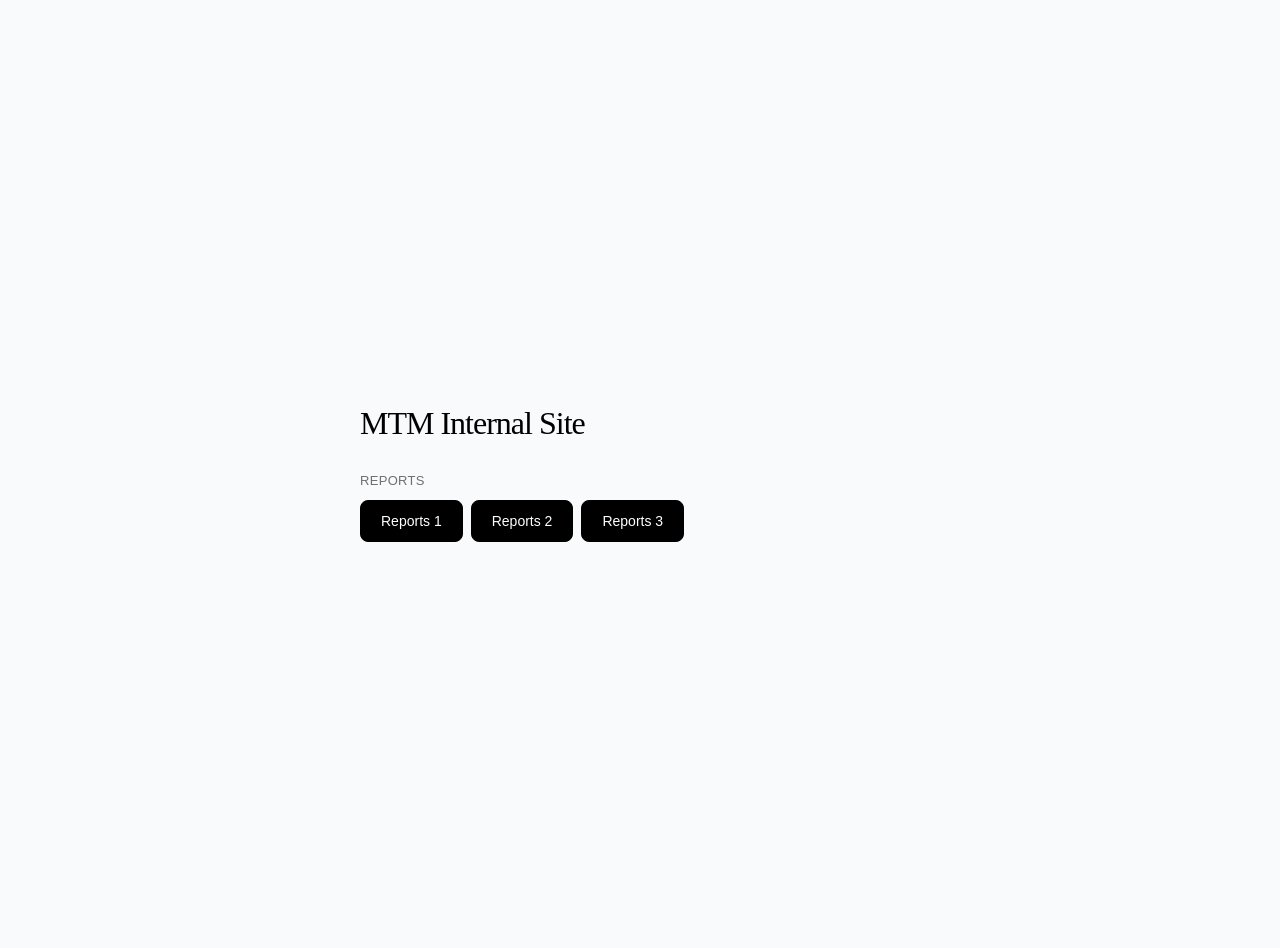
==== index.html @ 0aca06df "Rename variants to reports-N and add launcher page" ====
<!doctype html>
<html lang="en">
  <head>
    <meta charset="UTF-8" />
    <meta name="viewport" content="width=device-width, initial-scale=1.0" />
    <title>MTM Internal Site</title>
    <style>
      body { margin: 0; min-height: 100dvh; display: grid; place-items: center; padding: 24px; color: #000; background: #f9fafb; font-family: Roboto, Arial, sans-serif; }
      main { width: 100%; max-width: 560px; }
      h1 { margin: 0 0 32px; font: 400 32px/1.1 Georgia, serif; letter-spacing: -1px; }
      h2 { margin: 0 0 12px; color: #707070; font-size: 13px; font-weight: 500; letter-spacing: .3px; text-transform: uppercase; }
      .links { display: flex; flex-wrap: wrap; gap: 8px; }
      a { padding: 12px 20px; border: 1px solid #000; border-radius: 8px; color: #fff; background: #000; font-size: 14px; text-decoration: none; }
      a:hover, a:focus-visible { background: #202020; }
    </style>
  </head>
  <body>
    <main>
      <h1>MTM Internal Site</h1>
      <section aria-labelledby="reports-heading">
        <h2 id="reports-heading">Reports</h2>
        <div class="links">
          <a href="variants/reports-1/">Reports 1</a>
          <a href="variants/reports-2/">Reports 2</a>
          <a href="variants/reports-3/">Reports 3</a>
        </div>
      </section>
    </main>
  </body>
</html>
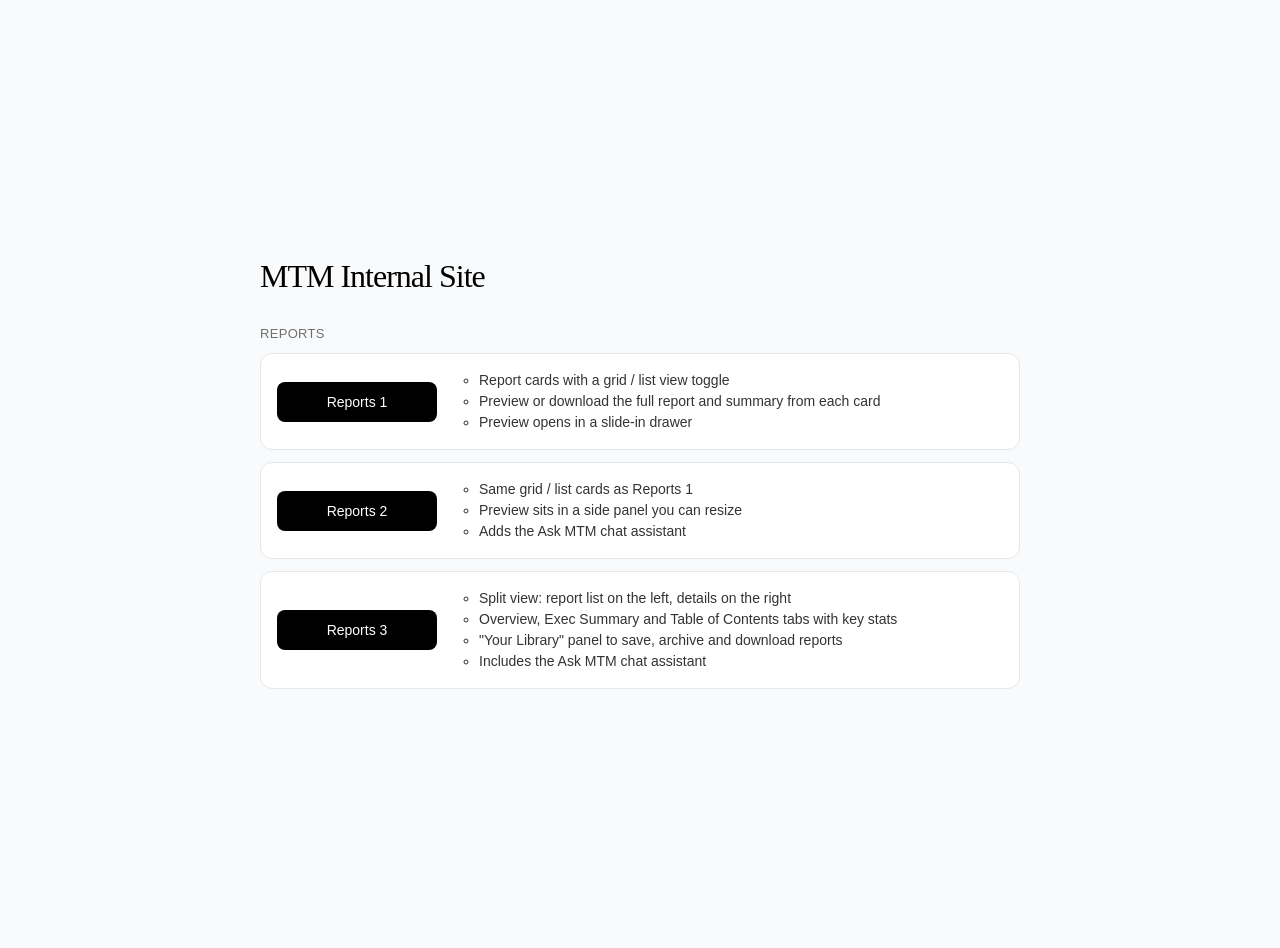
==== commit 5c1416ba: "Add variant descriptions to launcher page" ====
--- a/index.html
+++ b/index.html
@@ -6,12 +6,15 @@
     <title>MTM Internal Site</title>
     <style>
       body { margin: 0; min-height: 100dvh; display: grid; place-items: center; padding: 24px; color: #000; background: #f9fafb; font-family: Roboto, Arial, sans-serif; }
-      main { width: 100%; max-width: 560px; }
+      main { width: 100%; max-width: 760px; }
       h1 { margin: 0 0 32px; font: 400 32px/1.1 Georgia, serif; letter-spacing: -1px; }
       h2 { margin: 0 0 12px; color: #707070; font-size: 13px; font-weight: 500; letter-spacing: .3px; text-transform: uppercase; }
-      .links { display: flex; flex-wrap: wrap; gap: 8px; }
-      a { padding: 12px 20px; border: 1px solid #000; border-radius: 8px; color: #fff; background: #000; font-size: 14px; text-decoration: none; }
+      .variants { display: flex; flex-direction: column; gap: 12px; margin: 0; padding: 0; list-style: none; }
+      .variants > li { display: flex; align-items: center; gap: 24px; padding: 16px; border: 1px solid #e5e7eb; border-radius: 12px; background: #fff; }
+      a { flex: 0 0 120px; padding: 12px 20px; border-radius: 8px; color: #fff; background: #000; font-size: 14px; text-align: center; text-decoration: none; }
       a:hover, a:focus-visible { background: #202020; }
+      .variants ul { margin: 0; padding-left: 18px; color: #333; font-size: 14px; line-height: 1.5; }
+      @media (max-width: 560px) { .variants > li { flex-direction: column; align-items: stretch; gap: 12px; } a { flex-basis: auto; } }
     </style>
   </head>
   <body>
@@ -19,11 +22,33 @@
       <h1>MTM Internal Site</h1>
       <section aria-labelledby="reports-heading">
         <h2 id="reports-heading">Reports</h2>
-        <div class="links">
-          <a href="variants/reports-1/">Reports 1</a>
-          <a href="variants/reports-2/">Reports 2</a>
-          <a href="variants/reports-3/">Reports 3</a>
-        </div>
+        <ul class="variants">
+          <li>
+            <a href="variants/reports-1/">Reports 1</a>
+            <ul>
+              <li>Report cards with a grid / list view toggle</li>
+              <li>Preview or download the full report and summary from each card</li>
+              <li>Preview opens in a slide-in drawer</li>
+            </ul>
+          </li>
+          <li>
+            <a href="variants/reports-2/">Reports 2</a>
+            <ul>
+              <li>Same grid / list cards as Reports 1</li>
+              <li>Preview sits in a side panel you can resize</li>
+              <li>Adds the Ask MTM chat assistant</li>
+            </ul>
+          </li>
+          <li>
+            <a href="variants/reports-3/">Reports 3</a>
+            <ul>
+              <li>Split view: report list on the left, details on the right</li>
+              <li>Overview, Exec Summary and Table of Contents tabs with key stats</li>
+              <li>"Your Library" panel to save, archive and download reports</li>
+              <li>Includes the Ask MTM chat assistant</li>
+            </ul>
+          </li>
+        </ul>
       </section>
     </main>
   </body>
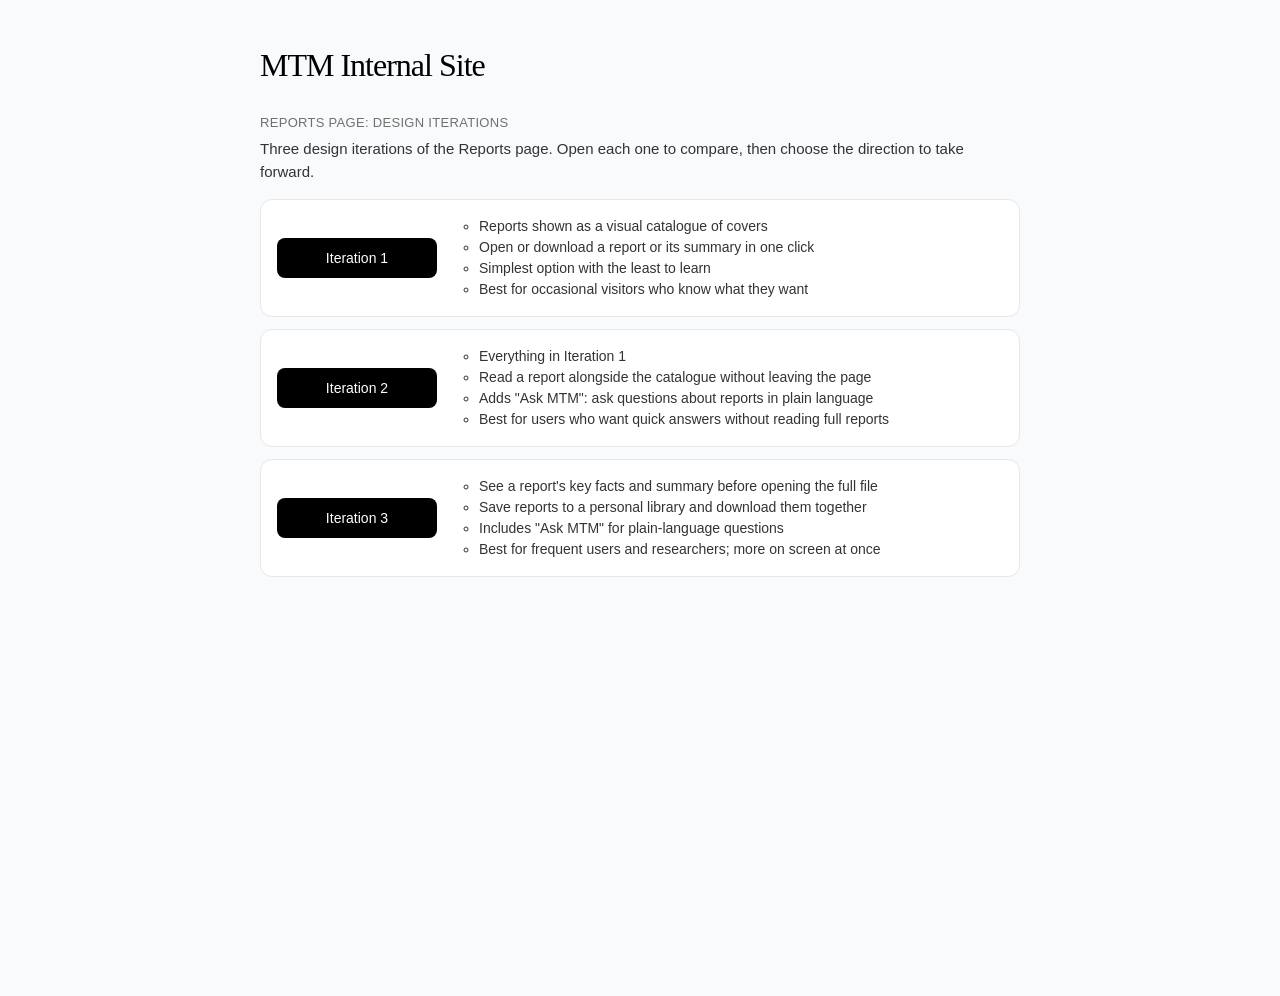
==== commit b68787e8: "Rewrite launcher for stakeholders and label variants as iterations" ====
--- a/index.html
+++ b/index.html
@@ -5,10 +5,11 @@
     <meta name="viewport" content="width=device-width, initial-scale=1.0" />
     <title>MTM Internal Site</title>
     <style>
-      body { margin: 0; min-height: 100dvh; display: grid; place-items: center; padding: 24px; color: #000; background: #f9fafb; font-family: Roboto, Arial, sans-serif; }
-      main { width: 100%; max-width: 760px; }
+      body { margin: 0; min-height: 100dvh; padding: 48px 24px; color: #000; background: #f9fafb; font-family: Roboto, Arial, sans-serif; }
+      main { width: 100%; max-width: 760px; margin: 0 auto; }
       h1 { margin: 0 0 32px; font: 400 32px/1.1 Georgia, serif; letter-spacing: -1px; }
-      h2 { margin: 0 0 12px; color: #707070; font-size: 13px; font-weight: 500; letter-spacing: .3px; text-transform: uppercase; }
+      .intro { margin: 0 0 16px; color: #333; font-size: 15px; line-height: 1.5; }
+      h2 { margin: 0 0 8px; color: #707070; font-size: 13px; font-weight: 500; letter-spacing: .3px; text-transform: uppercase; }
       .variants { display: flex; flex-direction: column; gap: 12px; margin: 0; padding: 0; list-style: none; }
       .variants > li { display: flex; align-items: center; gap: 24px; padding: 16px; border: 1px solid #e5e7eb; border-radius: 12px; background: #fff; }
       a { flex: 0 0 120px; padding: 12px 20px; border-radius: 8px; color: #fff; background: #000; font-size: 14px; text-align: center; text-decoration: none; }
@@ -21,31 +22,34 @@
     <main>
       <h1>MTM Internal Site</h1>
       <section aria-labelledby="reports-heading">
-        <h2 id="reports-heading">Reports</h2>
+        <h2 id="reports-heading">Reports page: design iterations</h2>
+        <p class="intro">Three design iterations of the Reports page. Open each one to compare, then choose the direction to take forward.</p>
         <ul class="variants">
           <li>
-            <a href="variants/reports-1/">Reports 1</a>
+            <a href="variants/reports-1/">Iteration 1</a>
             <ul>
-              <li>Report cards with a grid / list view toggle</li>
-              <li>Preview or download the full report and summary from each card</li>
-              <li>Preview opens in a slide-in drawer</li>
+              <li>Reports shown as a visual catalogue of covers</li>
+              <li>Open or download a report or its summary in one click</li>
+              <li>Simplest option with the least to learn</li>
+              <li>Best for occasional visitors who know what they want</li>
             </ul>
           </li>
           <li>
-            <a href="variants/reports-2/">Reports 2</a>
+            <a href="variants/reports-2/">Iteration 2</a>
             <ul>
-              <li>Same grid / list cards as Reports 1</li>
-              <li>Preview sits in a side panel you can resize</li>
-              <li>Adds the Ask MTM chat assistant</li>
+              <li>Everything in Iteration 1</li>
+              <li>Read a report alongside the catalogue without leaving the page</li>
+              <li>Adds "Ask MTM": ask questions about reports in plain language</li>
+              <li>Best for users who want quick answers without reading full reports</li>
             </ul>
           </li>
           <li>
-            <a href="variants/reports-3/">Reports 3</a>
+            <a href="variants/reports-3/">Iteration 3</a>
             <ul>
-              <li>Split view: report list on the left, details on the right</li>
-              <li>Overview, Exec Summary and Table of Contents tabs with key stats</li>
-              <li>"Your Library" panel to save, archive and download reports</li>
-              <li>Includes the Ask MTM chat assistant</li>
+              <li>See a report's key facts and summary before opening the full file</li>
+              <li>Save reports to a personal library and download them together</li>
+              <li>Includes "Ask MTM" for plain-language questions</li>
+              <li>Best for frequent users and researchers; more on screen at once</li>
             </ul>
           </li>
         </ul>
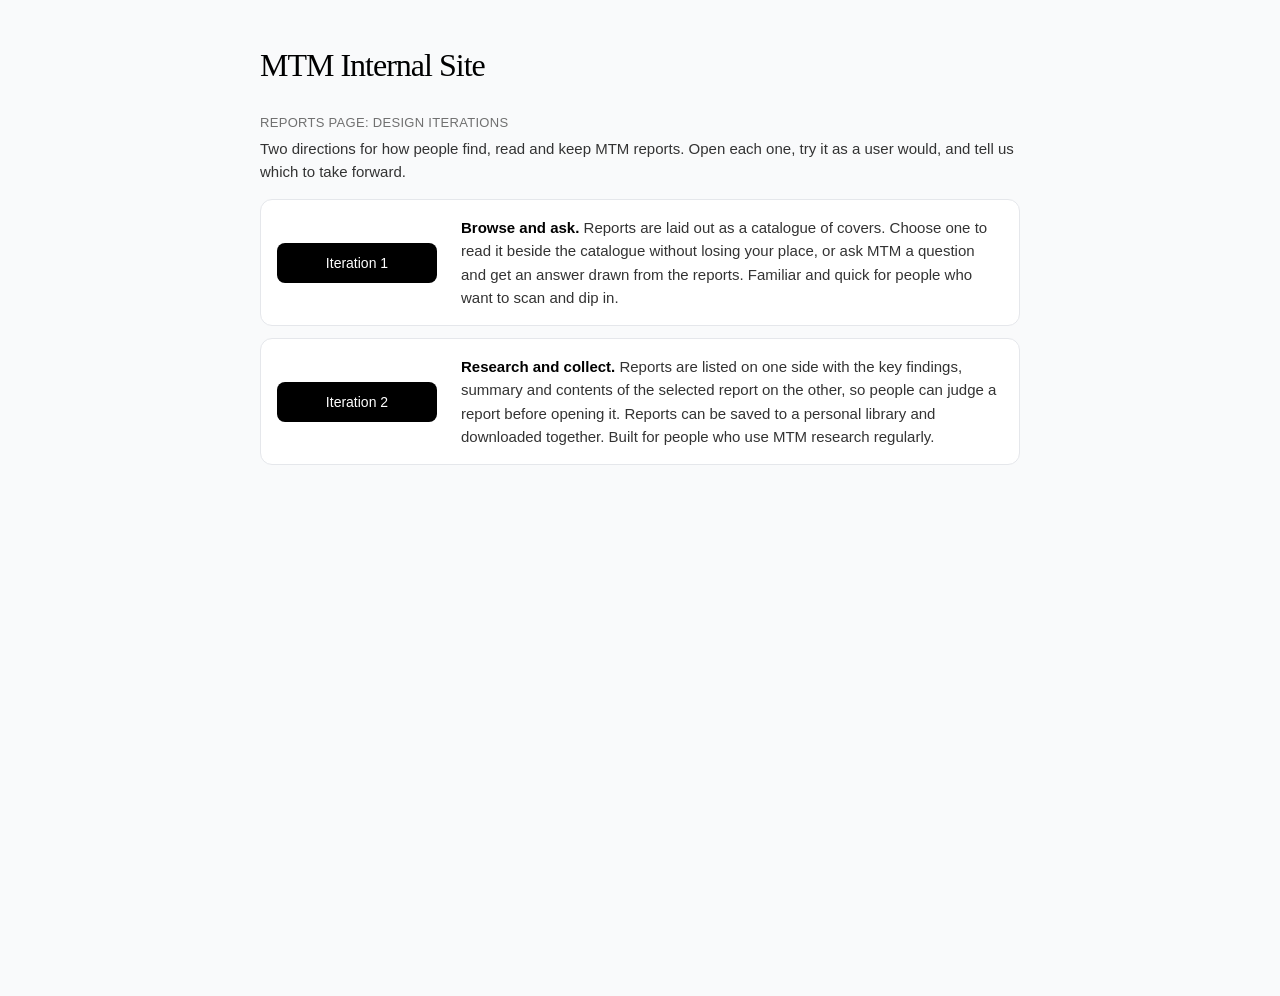
==== commit 3b71fda8: "Archive first reports iteration, renumber remaining, rewrite launcher copy" ====
--- a/index.html
+++ b/index.html
@@ -14,7 +14,8 @@
       .variants > li { display: flex; align-items: center; gap: 24px; padding: 16px; border: 1px solid #e5e7eb; border-radius: 12px; background: #fff; }
       a { flex: 0 0 120px; padding: 12px 20px; border-radius: 8px; color: #fff; background: #000; font-size: 14px; text-align: center; text-decoration: none; }
       a:hover, a:focus-visible { background: #202020; }
-      .variants ul { margin: 0; padding-left: 18px; color: #333; font-size: 14px; line-height: 1.5; }
+      .variants p { margin: 0; color: #333; font-size: 15px; line-height: 1.55; }
+      .variants strong { color: #000; font-weight: 600; }
       @media (max-width: 560px) { .variants > li { flex-direction: column; align-items: stretch; gap: 12px; } a { flex-basis: auto; } }
     </style>
   </head>
@@ -23,34 +24,17 @@
       <h1>MTM Internal Site</h1>
       <section aria-labelledby="reports-heading">
         <h2 id="reports-heading">Reports page: design iterations</h2>
-        <p class="intro">Three design iterations of the Reports page. Open each one to compare, then choose the direction to take forward.</p>
+        <p class="intro">Two directions for how people find, read and keep MTM reports. Open each one, try it as a user would, and tell us which to take forward.</p>
         <ul class="variants">
           <li>
             <a href="variants/reports-1/">Iteration 1</a>
-            <ul>
-              <li>Reports shown as a visual catalogue of covers</li>
-              <li>Open or download a report or its summary in one click</li>
-              <li>Simplest option with the least to learn</li>
-              <li>Best for occasional visitors who know what they want</li>
-            </ul>
+            <p><strong>Browse and ask.</strong> Reports are laid out as a catalogue of covers. Choose one to read it beside the catalogue without losing your place, or ask MTM a question and get an answer drawn from the reports. Familiar and quick for people who want to scan and dip in.</p>
           </li>
           <li>
             <a href="variants/reports-2/">Iteration 2</a>
-            <ul>
-              <li>Everything in Iteration 1</li>
-              <li>Read a report alongside the catalogue without leaving the page</li>
-              <li>Adds "Ask MTM": ask questions about reports in plain language</li>
-              <li>Best for users who want quick answers without reading full reports</li>
-            </ul>
+            <p><strong>Research and collect.</strong> Reports are listed on one side with the key findings, summary and contents of the selected report on the other, so people can judge a report before opening it. Reports can be saved to a personal library and downloaded together. Built for people who use MTM research regularly.</p>
           </li>
-          <li>
-            <a href="variants/reports-3/">Iteration 3</a>
-            <ul>
-              <li>See a report's key facts and summary before opening the full file</li>
-              <li>Save reports to a personal library and download them together</li>
-              <li>Includes "Ask MTM" for plain-language questions</li>
-              <li>Best for frequent users and researchers; more on screen at once</li>
-            </ul>
+        </ul>
           </li>
         </ul>
       </section>
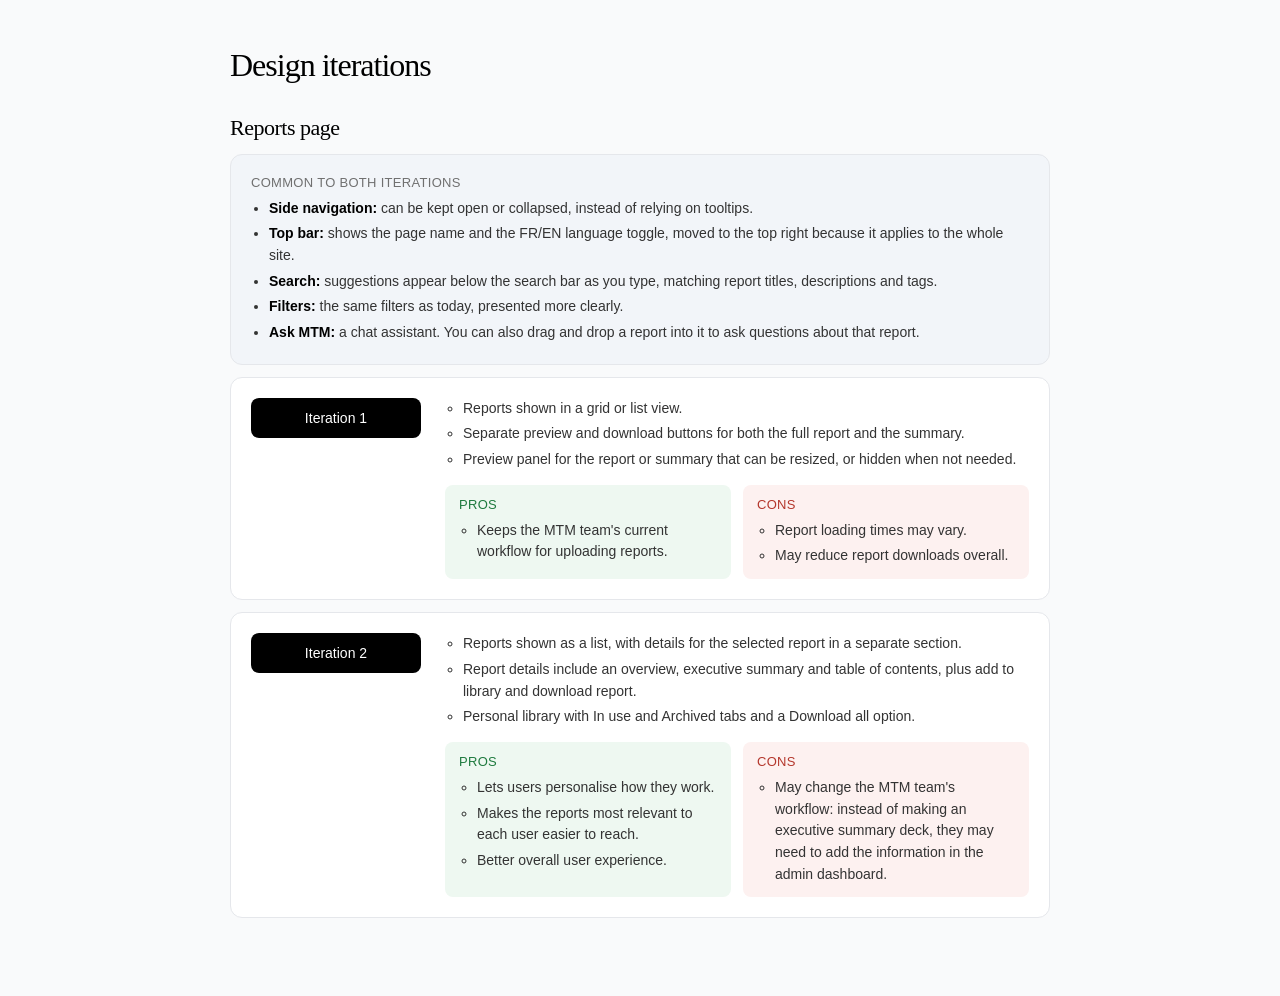
==== commit 1930d17b: "Rewrite launcher with shared features and pros/cons per iteration" ====
--- a/index.html
+++ b/index.html
@@ -3,38 +3,100 @@
   <head>
     <meta charset="UTF-8" />
     <meta name="viewport" content="width=device-width, initial-scale=1.0" />
-    <title>MTM Internal Site</title>
+    <title>Design iterations | MTM</title>
     <style>
       body { margin: 0; min-height: 100dvh; padding: 48px 24px; color: #000; background: #f9fafb; font-family: Roboto, Arial, sans-serif; }
-      main { width: 100%; max-width: 760px; margin: 0 auto; }
+      main { width: 100%; max-width: 820px; margin: 0 auto; }
       h1 { margin: 0 0 32px; font: 400 32px/1.1 Georgia, serif; letter-spacing: -1px; }
-      .intro { margin: 0 0 16px; color: #333; font-size: 15px; line-height: 1.5; }
-      h2 { margin: 0 0 8px; color: #707070; font-size: 13px; font-weight: 500; letter-spacing: .3px; text-transform: uppercase; }
-      .variants { display: flex; flex-direction: column; gap: 12px; margin: 0; padding: 0; list-style: none; }
-      .variants > li { display: flex; align-items: center; gap: 24px; padding: 16px; border: 1px solid #e5e7eb; border-radius: 12px; background: #fff; }
-      a { flex: 0 0 120px; padding: 12px 20px; border-radius: 8px; color: #fff; background: #000; font-size: 14px; text-align: center; text-decoration: none; }
+      h2 { margin: 0 0 12px; font: 400 22px/1.2 Georgia, serif; letter-spacing: -.5px; }
+      h3 { margin: 0 0 8px; color: #707070; font-size: 13px; font-weight: 500; letter-spacing: .3px; text-transform: uppercase; }
+      .card { padding: 20px; border: 1px solid #e5e7eb; border-radius: 12px; background: #fff; }
+      .common { margin-bottom: 12px; background: #f2f5f9; }
+      .iterations { display: flex; flex-direction: column; gap: 12px; margin: 0; padding: 0; list-style: none; }
+      .iterations > li { display: flex; align-items: flex-start; gap: 24px; }
+      .iteration-body { min-width: 0; flex: 1; display: flex; flex-direction: column; gap: 14px; }
+      .pros-cons { display: grid; grid-template-columns: 1fr 1fr; gap: 12px; }
+      .pros-cons > div { padding: 12px 14px; border-radius: 8px; }
+      .pros { background: #eef8f1; }
+      .cons { background: #fdf1f0; }
+      .pros h3 { color: #1e7a3e; }
+      .cons h3 { color: #b4372c; }
+      ul ul, .card ul { margin: 0; padding-left: 18px; color: #333; font-size: 14px; line-height: 1.55; }
+      .card li + li { margin-top: 4px; }
+      strong { color: #000; font-weight: 600; }
+      a { flex: 0 0 130px; padding: 12px 20px; border-radius: 8px; color: #fff; background: #000; font-size: 14px; text-align: center; text-decoration: none; }
       a:hover, a:focus-visible { background: #202020; }
-      .variants p { margin: 0; color: #333; font-size: 15px; line-height: 1.55; }
-      .variants strong { color: #000; font-weight: 600; }
-      @media (max-width: 560px) { .variants > li { flex-direction: column; align-items: stretch; gap: 12px; } a { flex-basis: auto; } }
+      @media (max-width: 620px) {
+        .iterations > li { flex-direction: column; align-items: stretch; gap: 14px; }
+        .pros-cons { grid-template-columns: 1fr; }
+        a { flex-basis: auto; }
+      }
     </style>
   </head>
   <body>
     <main>
-      <h1>MTM Internal Site</h1>
+      <h1>Design iterations</h1>
       <section aria-labelledby="reports-heading">
-        <h2 id="reports-heading">Reports page: design iterations</h2>
-        <p class="intro">Two directions for how people find, read and keep MTM reports. Open each one, try it as a user would, and tell us which to take forward.</p>
-        <ul class="variants">
-          <li>
+        <h2 id="reports-heading">Reports page</h2>
+
+        <div class="card common">
+          <h3>Common to both iterations</h3>
+          <ul>
+            <li><strong>Side navigation:</strong> can be kept open or collapsed, instead of relying on tooltips.</li>
+            <li><strong>Top bar:</strong> shows the page name and the FR/EN language toggle, moved to the top right because it applies to the whole site.</li>
+            <li><strong>Search:</strong> suggestions appear below the search bar as you type, matching report titles, descriptions and tags.</li>
+            <li><strong>Filters:</strong> the same filters as today, presented more clearly.</li>
+            <li><strong>Ask MTM:</strong> a chat assistant. You can also drag and drop a report into it to ask questions about that report.</li>
+          </ul>
+        </div>
+
+        <ul class="iterations">
+          <li class="card">
             <a href="variants/reports-1/">Iteration 1</a>
-            <p><strong>Browse and ask.</strong> Reports are laid out as a catalogue of covers. Choose one to read it beside the catalogue without losing your place, or ask MTM a question and get an answer drawn from the reports. Familiar and quick for people who want to scan and dip in.</p>
+            <div class="iteration-body">
+              <ul>
+                <li>Reports shown in a grid or list view.</li>
+                <li>Separate preview and download buttons for both the full report and the summary.</li>
+                <li>Preview panel for the report or summary that can be resized, or hidden when not needed.</li>
+              </ul>
+              <div class="pros-cons">
+                <div class="pros">
+                  <h3>Pros</h3>
+                  <ul><li>Keeps the MTM team's current workflow for uploading reports.</li></ul>
+                </div>
+                <div class="cons">
+                  <h3>Cons</h3>
+                  <ul>
+                    <li>Report loading times may vary.</li>
+                    <li>May reduce report downloads overall.</li>
+                  </ul>
+                </div>
+              </div>
+            </div>
           </li>
-          <li>
+          <li class="card">
             <a href="variants/reports-2/">Iteration 2</a>
-            <p><strong>Research and collect.</strong> Reports are listed on one side with the key findings, summary and contents of the selected report on the other, so people can judge a report before opening it. Reports can be saved to a personal library and downloaded together. Built for people who use MTM research regularly.</p>
-          </li>
-        </ul>
+            <div class="iteration-body">
+              <ul>
+                <li>Reports shown as a list, with details for the selected report in a separate section.</li>
+                <li>Report details include an overview, executive summary and table of contents, plus add to library and download report.</li>
+                <li>Personal library with In use and Archived tabs and a Download all option.</li>
+              </ul>
+              <div class="pros-cons">
+                <div class="pros">
+                  <h3>Pros</h3>
+                  <ul>
+                    <li>Lets users personalise how they work.</li>
+                    <li>Makes the reports most relevant to each user easier to reach.</li>
+                    <li>Better overall user experience.</li>
+                  </ul>
+                </div>
+                <div class="cons">
+                  <h3>Cons</h3>
+                  <ul><li>May change the MTM team's workflow: instead of making an executive summary deck, they may need to add the information in the admin dashboard.</li></ul>
+                </div>
+              </div>
+            </div>
           </li>
         </ul>
       </section>
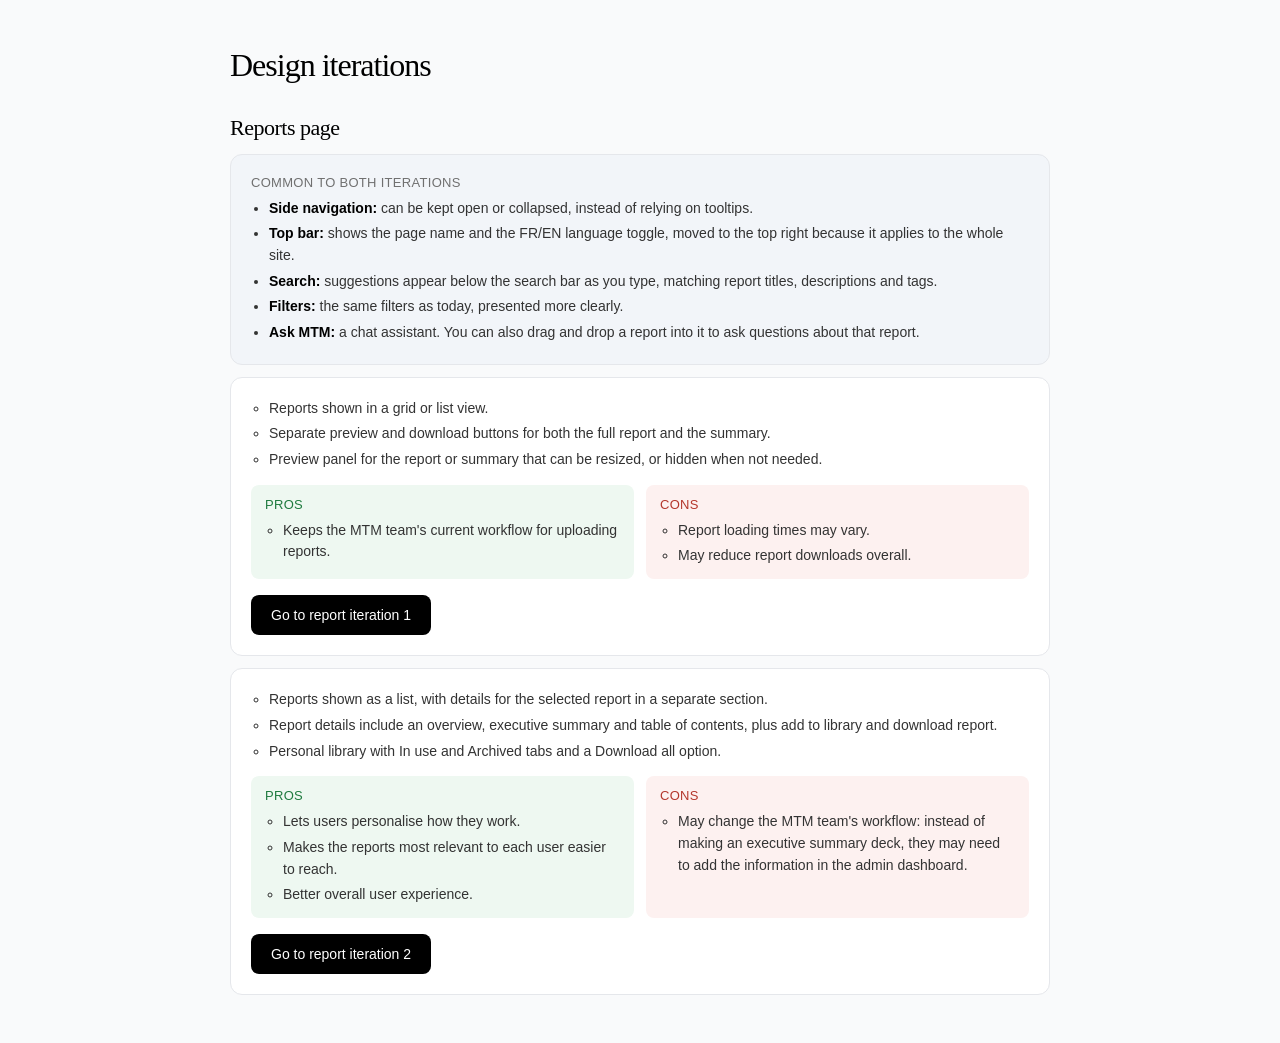
==== commit c211d22d: "Move iteration buttons below details and relabel them" ====
--- a/index.html
+++ b/index.html
@@ -13,8 +13,8 @@
       .card { padding: 20px; border: 1px solid #e5e7eb; border-radius: 12px; background: #fff; }
       .common { margin-bottom: 12px; background: #f2f5f9; }
       .iterations { display: flex; flex-direction: column; gap: 12px; margin: 0; padding: 0; list-style: none; }
-      .iterations > li { display: flex; align-items: flex-start; gap: 24px; }
-      .iteration-body { min-width: 0; flex: 1; display: flex; flex-direction: column; gap: 14px; }
+      .iterations > li { display: flex; flex-direction: column; align-items: flex-start; gap: 16px; }
+      .iteration-body { min-width: 0; align-self: stretch; display: flex; flex-direction: column; gap: 14px; }
       .pros-cons { display: grid; grid-template-columns: 1fr 1fr; gap: 12px; }
       .pros-cons > div { padding: 12px 14px; border-radius: 8px; }
       .pros { background: #eef8f1; }
@@ -24,12 +24,10 @@
       ul ul, .card ul { margin: 0; padding-left: 18px; color: #333; font-size: 14px; line-height: 1.55; }
       .card li + li { margin-top: 4px; }
       strong { color: #000; font-weight: 600; }
-      a { flex: 0 0 130px; padding: 12px 20px; border-radius: 8px; color: #fff; background: #000; font-size: 14px; text-align: center; text-decoration: none; }
+      a { min-width: 130px; padding: 12px 20px; border-radius: 8px; color: #fff; background: #000; font-size: 14px; text-align: center; text-decoration: none; }
       a:hover, a:focus-visible { background: #202020; }
       @media (max-width: 620px) {
-        .iterations > li { flex-direction: column; align-items: stretch; gap: 14px; }
         .pros-cons { grid-template-columns: 1fr; }
-        a { flex-basis: auto; }
       }
     </style>
   </head>
@@ -52,7 +50,6 @@
 
         <ul class="iterations">
           <li class="card">
-            <a href="variants/reports-1/">Iteration 1</a>
             <div class="iteration-body">
               <ul>
                 <li>Reports shown in a grid or list view.</li>
@@ -73,9 +70,9 @@
                 </div>
               </div>
             </div>
+            <a href="variants/reports-1/">Go to report iteration 1</a>
           </li>
           <li class="card">
-            <a href="variants/reports-2/">Iteration 2</a>
             <div class="iteration-body">
               <ul>
                 <li>Reports shown as a list, with details for the selected report in a separate section.</li>
@@ -97,6 +94,7 @@
                 </div>
               </div>
             </div>
+            <a href="variants/reports-2/">Go to report iteration 2</a>
           </li>
         </ul>
       </section>
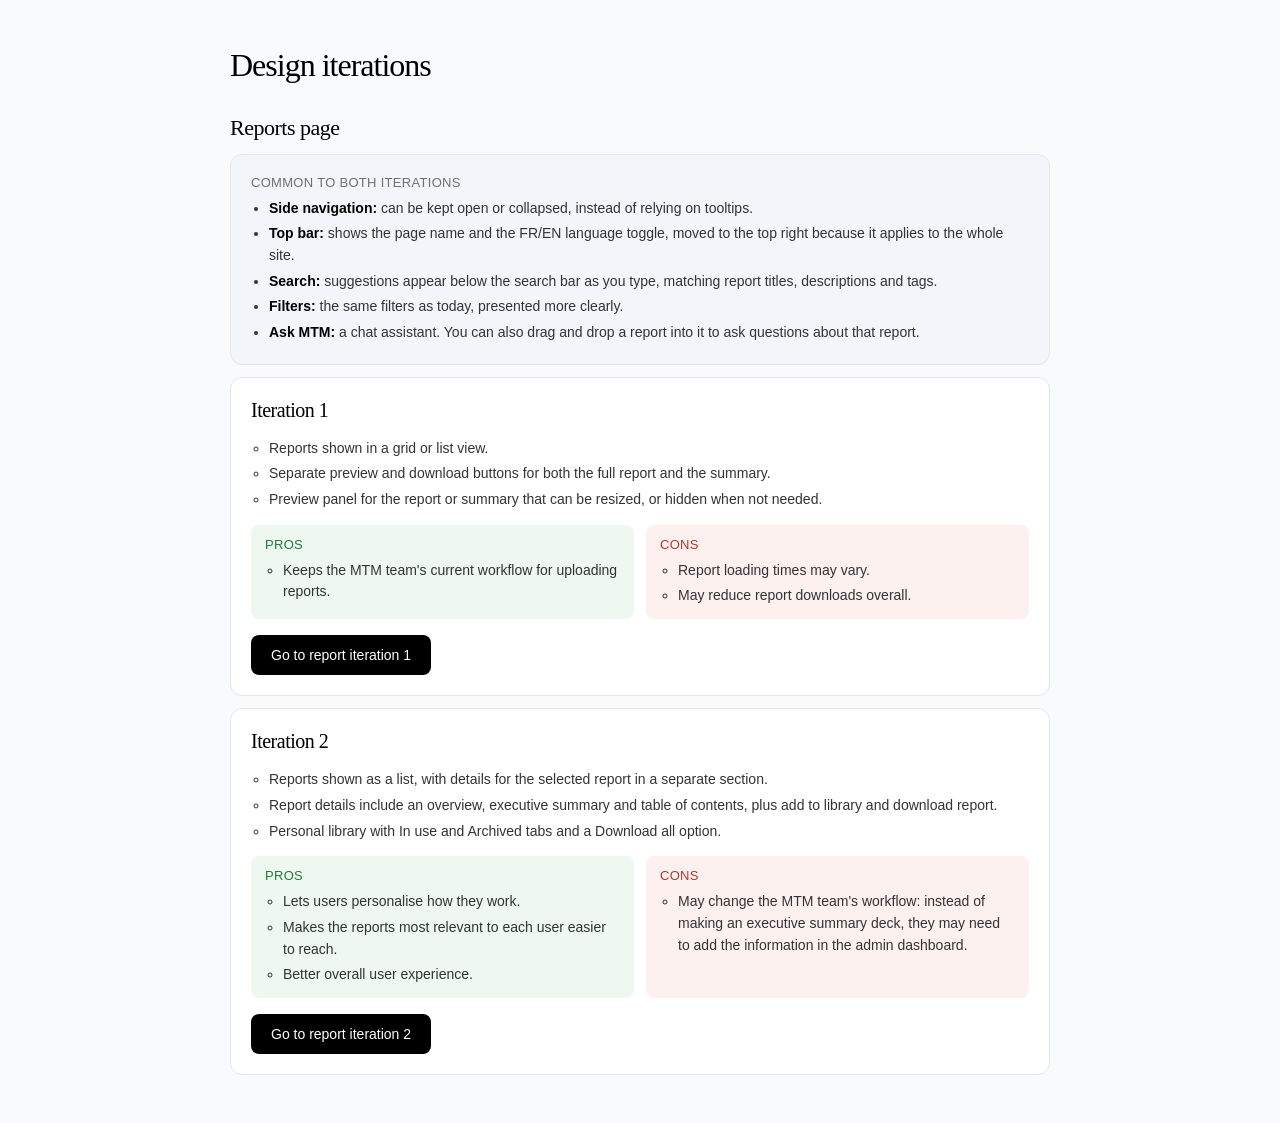
==== commit 6cd4f2df: "Add iteration titles to launcher cards" ====
--- a/index.html
+++ b/index.html
@@ -14,6 +14,7 @@
       .common { margin-bottom: 12px; background: #f2f5f9; }
       .iterations { display: flex; flex-direction: column; gap: 12px; margin: 0; padding: 0; list-style: none; }
       .iterations > li { display: flex; flex-direction: column; align-items: flex-start; gap: 16px; }
+      .iteration-title { margin: 0; color: #000; font: 400 20px/1.2 Georgia, serif; letter-spacing: -.5px; text-transform: none; }
       .iteration-body { min-width: 0; align-self: stretch; display: flex; flex-direction: column; gap: 14px; }
       .pros-cons { display: grid; grid-template-columns: 1fr 1fr; gap: 12px; }
       .pros-cons > div { padding: 12px 14px; border-radius: 8px; }
@@ -50,6 +51,7 @@
 
         <ul class="iterations">
           <li class="card">
+            <h3 class="iteration-title">Iteration 1</h3>
             <div class="iteration-body">
               <ul>
                 <li>Reports shown in a grid or list view.</li>
@@ -73,6 +75,7 @@
             <a href="variants/reports-1/">Go to report iteration 1</a>
           </li>
           <li class="card">
+            <h3 class="iteration-title">Iteration 2</h3>
             <div class="iteration-body">
               <ul>
                 <li>Reports shown as a list, with details for the selected report in a separate section.</li>
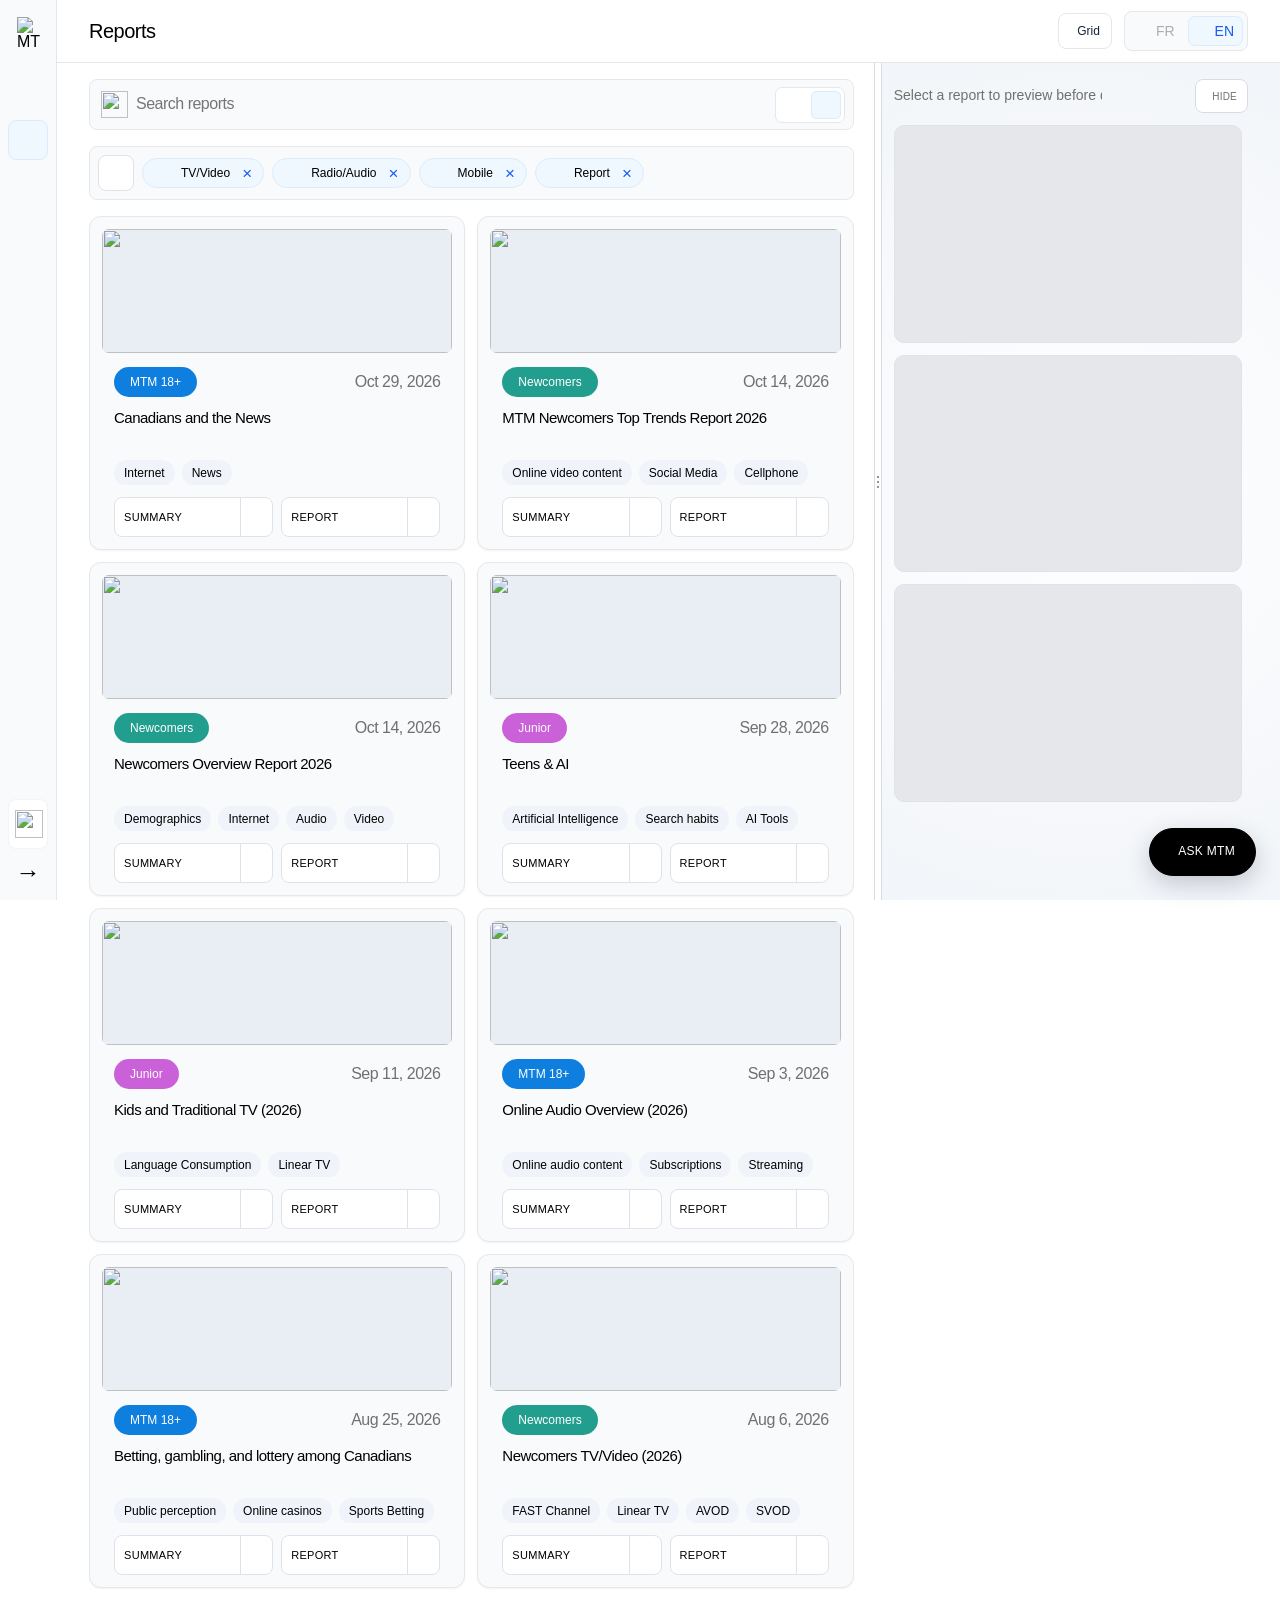
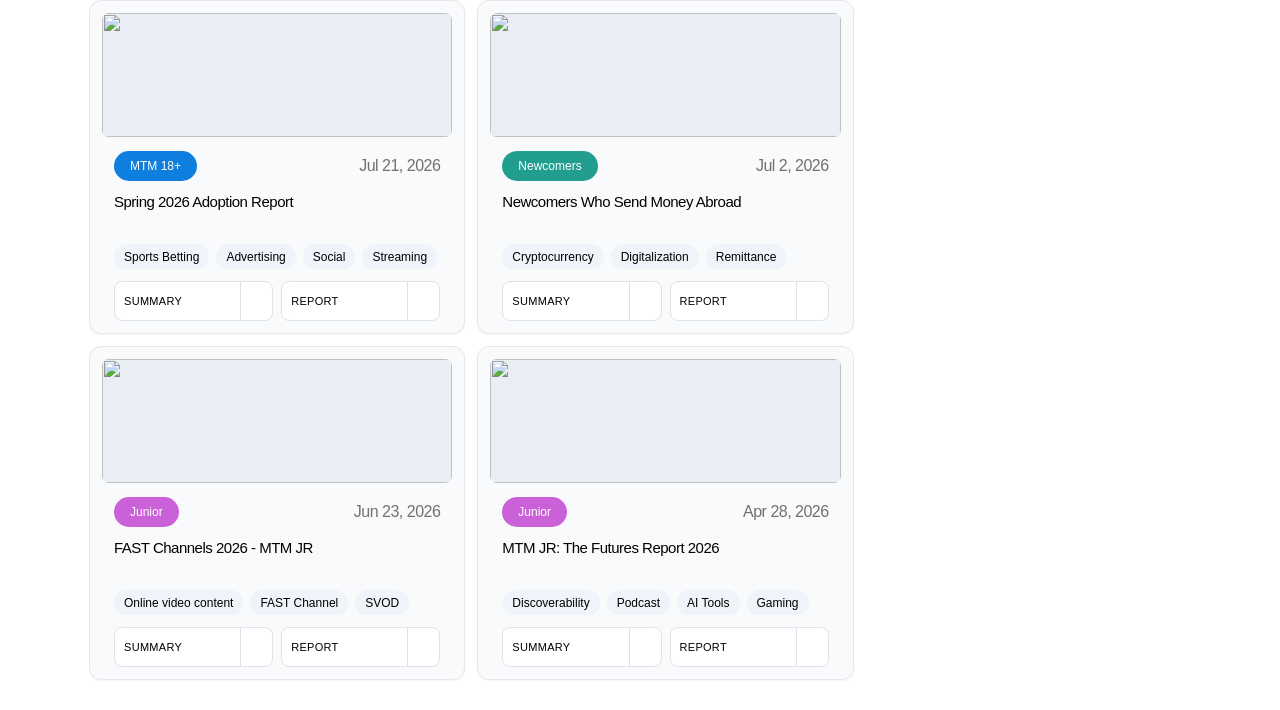
==== commit 7fb302fe: "Add Forecasting Tool and refine Reports layout Replace the Vite scaffold with the static Pages site," ====
--- a/index.html
+++ b/index.html
@@ -3,104 +3,114 @@
   <head>
     <meta charset="UTF-8" />
     <meta name="viewport" content="width=device-width, initial-scale=1.0" />
-    <title>Design iterations | MTM</title>
-    <style>
-      body { margin: 0; min-height: 100dvh; padding: 48px 24px; color: #000; background: #f9fafb; font-family: Roboto, Arial, sans-serif; }
-      main { width: 100%; max-width: 820px; margin: 0 auto; }
-      h1 { margin: 0 0 32px; font: 400 32px/1.1 Georgia, serif; letter-spacing: -1px; }
-      h2 { margin: 0 0 12px; font: 400 22px/1.2 Georgia, serif; letter-spacing: -.5px; }
-      h3 { margin: 0 0 8px; color: #707070; font-size: 13px; font-weight: 500; letter-spacing: .3px; text-transform: uppercase; }
-      .card { padding: 20px; border: 1px solid #e5e7eb; border-radius: 12px; background: #fff; }
-      .common { margin-bottom: 12px; background: #f2f5f9; }
-      .iterations { display: flex; flex-direction: column; gap: 12px; margin: 0; padding: 0; list-style: none; }
-      .iterations > li { display: flex; flex-direction: column; align-items: flex-start; gap: 16px; }
-      .iteration-title { margin: 0; color: #000; font: 400 20px/1.2 Georgia, serif; letter-spacing: -.5px; text-transform: none; }
-      .iteration-body { min-width: 0; align-self: stretch; display: flex; flex-direction: column; gap: 14px; }
-      .pros-cons { display: grid; grid-template-columns: 1fr 1fr; gap: 12px; }
-      .pros-cons > div { padding: 12px 14px; border-radius: 8px; }
-      .pros { background: #eef8f1; }
-      .cons { background: #fdf1f0; }
-      .pros h3 { color: #1e7a3e; }
-      .cons h3 { color: #b4372c; }
-      ul ul, .card ul { margin: 0; padding-left: 18px; color: #333; font-size: 14px; line-height: 1.55; }
-      .card li + li { margin-top: 4px; }
-      strong { color: #000; font-weight: 600; }
-      a { min-width: 130px; padding: 12px 20px; border-radius: 8px; color: #fff; background: #000; font-size: 14px; text-align: center; text-decoration: none; }
-      a:hover, a:focus-visible { background: #202020; }
-      @media (max-width: 620px) {
-        .pros-cons { grid-template-columns: 1fr; }
-      }
-    </style>
+    <title>Reports 1 | MTM</title>
+    <link rel="stylesheet" href="./tokens.css" />
+    <link rel="stylesheet" href="./reports.css" />
   </head>
   <body>
-    <main>
-      <h1>Design iterations</h1>
-      <section aria-labelledby="reports-heading">
-        <h2 id="reports-heading">Reports page</h2>
+    <div class="app-shell" id="app-shell">
+      <aside class="sidebar" id="sidebar">
+        <div>
+          <div class="brand">
+            <img class="brand-logo-expanded" src="/assets/51b71.svg" alt="MTM" />
+            <img class="brand-logo-collapsed" src="/assets/ac7fa.svg" alt="MTM" />
+          </div>
+          <nav aria-label="Main navigation">
+            <button class="nav-item active" data-page="dashboard" aria-label="Dashboard" title="Dashboard"><span class="nav-icon"><img src="/assets/1f0f6.svg" alt="" /></span><span class="nav-label">Dashboard</span></button>
+            <button class="nav-item" data-page="reports" aria-label="Reports" title="Reports"><span class="nav-icon"><img src="/assets/9386a.svg" alt="" /></span><span class="nav-label">Reports</span></button>
+            <button class="nav-item" aria-label="Data Analysis Tool" title="Data Analysis Tool"><span class="nav-icon"><img src="/assets/6ad05.svg" alt="" /></span><span class="nav-label">Data Analysis Tool</span></button>
+            <button class="nav-item" aria-label="Trending Tool" title="Trending Tool"><span class="nav-icon"><img src="/assets/3d8b9.svg" alt="" /></span><span class="nav-label">Trending Tool</span></button>
+            <button class="nav-item" aria-label="Forecasting Tool" title="Forecasting Tool"><span class="nav-icon"><img src="/assets/55fac.svg" alt="" /></span><span class="nav-label">Forecasting Tool</span></button>
+            <button class="nav-item" aria-label="YourData" title="YourData"><span class="nav-icon"><img src="/assets/32fa6.svg" alt="" /></span><span class="nav-label">YourData</span></button>
+            <button class="nav-item" aria-label="Census Tool" title="Census Tool"><span class="nav-icon"><img src="/assets/de3ff.svg" alt="" /></span><span class="nav-label">Census Tool</span></button>
+          </nav>
+        </div>
+        <div class="sidebar-bottom">
+          <button class="nav-item" aria-label="Resources" title="Resources"><span class="nav-icon"><img src="/assets/89426.svg" alt="" /></span><span class="nav-label">Resources</span></button>
+          <button class="nav-item" aria-label="Contact Us" title="Contact Us"><span class="nav-icon"><img src="/assets/6329b.svg" alt="" /></span><span class="nav-label">Contact Us</span></button>
+          <div class="profile-card" id="profile-card">
+          <button class="profile" id="profile-button" aria-expanded="false" aria-controls="logout-button" aria-label="Aishwarya Bhattbhatt, CBC/Radio-Canada">
+            <span class="profile-avatar"><img src="/assets/55083.svg" alt="" /><img src="/assets/418f0.svg" alt="" /></span>
+            <span class="profile-copy"><strong>Aishwarya Bhattbhatt</strong><small>CBC/Radio-Canada</small></span>
+          </button>
+          <button class="logout-link" id="logout-button" type="button" aria-label="Log out"><span class="logout-icon"><svg viewBox="0 0 24 24" fill="none" stroke="currentColor" stroke-width="2" stroke-linecap="round" stroke-linejoin="round" aria-hidden="true"><path d="M9 21H5a2 2 0 0 1-2-2V5a2 2 0 0 1 2-2h4"/><polyline points="16 17 21 12 16 7"/><line x1="21" x2="9" y1="12" y2="12"/></svg></span><span class="logout-label">Log out</span></button>
+          </div>
+          <button class="collapse-button" id="collapse-button" aria-label="Collapse navigation" aria-expanded="true"><span>→</span><strong>Collapse Sidebar</strong></button>
+        </div>
+      </aside>
 
-        <div class="card common">
-          <h3>Common to both iterations</h3>
-          <ul>
-            <li><strong>Side navigation:</strong> can be kept open or collapsed, instead of relying on tooltips.</li>
-            <li><strong>Top bar:</strong> shows the page name and the FR/EN language toggle, moved to the top right because it applies to the whole site.</li>
-            <li><strong>Search:</strong> suggestions appear below the search bar as you type, matching report titles, descriptions and tags.</li>
-            <li><strong>Filters:</strong> the same filters as today, presented more clearly.</li>
-            <li><strong>Ask MTM:</strong> a chat assistant. You can also drag and drop a report into it to ask questions about that report.</li>
-          </ul>
+      <div class="grid-overlay" id="grid-overlay" aria-hidden="true">
+        <div class="grid-overlay-columns" aria-hidden="true">
+          <span></span><span></span><span></span><span></span><span></span><span></span>
+          <span></span><span></span><span></span><span></span><span></span><span></span>
         </div>
+      </div>
 
-        <ul class="iterations">
-          <li class="card">
-            <h3 class="iteration-title">Iteration 1</h3>
-            <div class="iteration-body">
-              <ul>
-                <li>Reports shown in a grid or list view.</li>
-                <li>Separate preview and download buttons for both the full report and the summary.</li>
-                <li>Preview panel for the report or summary that can be resized, or hidden when not needed.</li>
-              </ul>
-              <div class="pros-cons">
-                <div class="pros">
-                  <h3>Pros</h3>
-                  <ul><li>Keeps the MTM team's current workflow for uploading reports.</li></ul>
-                </div>
-                <div class="cons">
-                  <h3>Cons</h3>
-                  <ul>
-                    <li>Report loading times may vary.</li>
-                    <li>May reduce report downloads overall.</li>
-                  </ul>
-                </div>
-              </div>
+      <header class="topbar">
+        <button class="mobile-menu" id="mobile-menu" aria-label="Open navigation" aria-expanded="false"><span></span><span></span><span></span></button>
+        <h1 id="page-title">Dashboard</h1>
+        <div class="topbar-actions">
+          <button class="topbar-grid-toggle" id="grid-toggle" type="button" aria-label="Toggle 12-column grid" aria-pressed="false" title="Toggle 12-column grid"><i data-lucide="grid-3x3" aria-hidden="true"></i><span>Grid</span></button>
+          <div class="language-switch" aria-label="Language">
+            <button><img src="/assets/c265a.svg" alt="" /> FR</button>
+            <button class="active"><img src="/assets/d2a77.svg" alt="" /> EN</button>
+          </div>
+        </div>
+      </header>
+
+      <main>
+        <section class="dashboard-page" id="dashboard-page" aria-label="Dashboard"></section>
+        <section class="reports-page" id="reports-page" aria-label="Reports" hidden>
+        <div class="reports-controls">
+        <div class="search-wrap" id="search-wrap">
+          <div class="search-bar">
+            <span class="search-mark"><img src="/assets/af962.svg" alt="" /></span>
+            <input id="search-input" name="report-search" type="search" placeholder="Search reports" aria-label="Search reports" aria-autocomplete="list" autocomplete="new-password" autocorrect="off" autocapitalize="off" spellcheck="false" />
+            <div class="view-toggle" role="group" aria-label="Report view">
+              <button type="button" class="view-toggle-button" data-view="list" aria-label="List view" aria-pressed="false" title="List view"><i data-lucide="list" aria-hidden="true"></i></button>
+              <button type="button" class="view-toggle-button active" data-view="grid" aria-label="Grid view" aria-pressed="true" title="Grid view"><i data-lucide="grid-2x2" aria-hidden="true"></i></button>
             </div>
-            <a href="variants/reports-1/">Go to report iteration 1</a>
-          </li>
-          <li class="card">
-            <h3 class="iteration-title">Iteration 2</h3>
-            <div class="iteration-body">
-              <ul>
-                <li>Reports shown as a list, with details for the selected report in a separate section.</li>
-                <li>Report details include an overview, executive summary and table of contents, plus add to library and download report.</li>
-                <li>Personal library with In use and Archived tabs and a Download all option.</li>
-              </ul>
-              <div class="pros-cons">
-                <div class="pros">
-                  <h3>Pros</h3>
-                  <ul>
-                    <li>Lets users personalise how they work.</li>
-                    <li>Makes the reports most relevant to each user easier to reach.</li>
-                    <li>Better overall user experience.</li>
-                  </ul>
-                </div>
-                <div class="cons">
-                  <h3>Cons</h3>
-                  <ul><li>May change the MTM team's workflow: instead of making an executive summary deck, they may need to add the information in the admin dashboard.</li></ul>
-                </div>
-              </div>
+          </div>
+          <div class="search-suggestions" id="search-suggestions" role="listbox" aria-label="Report suggestions"></div>
+        </div>
+        <div class="filter-area" id="filter-area">
+          <div class="selected-filters" id="selected-filters" aria-label="Selected filters">
+            <button class="filter-button" id="filter-button" aria-label="Filter reports" aria-expanded="false"><i data-lucide="sliders-horizontal" aria-hidden="true"></i></button>
+            <div class="filter-chip-list" id="filter-chip-list"></div>
+          </div>
+          <div class="filter-panel" id="filter-panel">
+            <div class="filter-groups">
+              <div class="filter-group product" role="group" aria-labelledby="filter-product-label"><div class="filter-group-title" id="filter-product-label"><i class="filter-category-icon product" data-lucide="shopping-bag" aria-hidden="true"></i><span>Product</span></div><div class="filter-options" data-filter-group="Product"></div></div>
+              <div class="filter-group genre" role="group" aria-labelledby="filter-genre-label"><div class="filter-group-title" id="filter-genre-label"><i class="filter-category-icon genre" data-lucide="tags" aria-hidden="true"></i><span>Genre</span></div><div class="filter-options" data-filter-group="Genre"></div></div>
+              <div class="filter-group type" role="group" aria-labelledby="filter-type-label"><div class="filter-group-title" id="filter-type-label"><i class="filter-category-icon type" data-lucide="file-text" aria-hidden="true"></i><span>Type</span></div><div class="filter-options" data-filter-group="Type"></div></div>
             </div>
-            <a href="variants/reports-2/">Go to report iteration 2</a>
-          </li>
-        </ul>
-      </section>
-    </main>
+          </div>
+        </div>
+        </div>
+        <section class="report-grid" id="report-grid" aria-live="polite"></section>
+        </section>
+      </main>
+
+      <button type="button" class="ask-mtm" id="ask-mtm" aria-expanded="false" aria-controls="chat-panel"><i data-lucide="sparkles" aria-hidden="true"></i><span>Ask MTM</span></button>
+
+      <button class="drawer-scrim" id="drawer-scrim" aria-label="Close report preview" tabindex="-1"></button>
+      <aside class="preview-drawer" id="preview-drawer" aria-hidden="true">
+        <button class="preview-resize-handle" id="preview-resize-handle" type="button" aria-label="Resize preview panel" title="Drag to resize preview panel" aria-valuemin="360" aria-valuemax="760" aria-valuenow="620"><svg viewBox="0 0 4 16" aria-hidden="true"><circle cx="2" cy="3" r="1"/><circle cx="2" cy="8" r="1"/><circle cx="2" cy="13" r="1"/></svg></button>
+        <button class="preview-collapse-button" id="preview-collapse-button" type="button" aria-label="Collapse preview" aria-expanded="true" title="Collapse preview"><i data-lucide="chevron-right" aria-hidden="true"></i><span id="preview-collapse-label">Hide</span></button>
+        <div class="drawer-header">
+          <div><h2 id="drawer-title">Report</h2><span id="drawer-mode">Executive summary</span></div>
+        </div>
+        <div class="preview-pages" id="preview-pages"><div class="preview-placeholder"></div><div class="preview-placeholder"></div><div class="preview-placeholder"></div></div>
+      </aside>
+    </div>
+    <aside class="chat-panel" id="chat-panel" aria-label="Ask MTM" hidden>
+      <div class="chat-header"><div><h2>Ask MTM</h2><span id="chat-context"></span></div><button type="button" class="chat-close" id="chat-close" aria-label="Close Ask MTM">&times;</button></div>
+      <div class="chat-refs" id="chat-refs"></div>
+      <div class="chat-messages" id="chat-messages" aria-live="polite"></div>
+      <div class="chat-suggestions" id="chat-suggestions"></div>
+      <form class="chat-form" id="chat-form"><input id="chat-input" type="text" placeholder="Ask about this report" aria-label="Ask about this report" autocomplete="off" /><button type="submit" aria-label="Send">Send</button></form>
+    </aside>
+    <script src="https://unpkg.com/lucide@0.468.0"></script>
+    <script type="module" src="./reports.js"></script>
   </body>
 </html>
--- a/tokens.css
+++ b/tokens.css
@@ -0,0 +1,222 @@
+@font-face {
+  font-family: 'Roboto';
+  src: url('/assets/fonts/Roboto-Regular.ttf') format('truetype');
+  font-style: normal;
+  font-weight: 400;
+  font-display: swap;
+}
+
+@font-face {
+  font-family: 'Roboto';
+  src: url('/assets/fonts/Roboto-Medium.ttf') format('truetype');
+  font-style: normal;
+  font-weight: 500;
+  font-display: swap;
+}
+
+@font-face {
+  font-family: 'Roboto';
+  src: url('/assets/fonts/Roboto-Bold.ttf') format('truetype');
+  font-style: normal;
+  font-weight: 700;
+  font-display: swap;
+}
+
+/* Use text tokens for foregrounds, surface tokens for fills, and border tokens for edges. Brand is for actions/selection; product colors are for product labels. */
+:root {
+  --color-text-primary: #000;
+  --color-text-strong: #15233b;
+  --color-text-heading: #101828;
+  --color-text-muted: #707070;
+  --color-text-subtle: #6a7282;
+  --color-text-placeholder: #757575;
+  --color-text-disabled: #adadad;
+  --color-surface: #fff;
+  --color-surface-subtle: #f9fafb;
+  --color-surface-hover: #eff7ff;
+  --color-surface-hover-neutral: #f0f3f7;
+  --color-surface-selected: #f2f5f9;
+  --color-surface-inset: #f0f3f9;
+  --color-surface-image: #e9edf4;
+  --color-border: #e5e7eb;
+  --color-border-subtle: #e6e6e6;
+  --color-border-faint: #f3f4f6;
+  --color-border-muted: #dfe3e9;
+  --color-border-accent: #dcecfd;
+  --color-border-hover: #7aa7dd;
+  --color-border-card-hover: #c9d1dd;
+  --color-border-selected: #a6b0c5;
+  --color-border-handle: #d7dce4;
+  --color-border-dashed: #d3d9e2;
+  --color-border-chat-add: #b3b3b3;
+  --color-border-image: rgb(0 0 0 / 12%);
+  --color-scrollbar: #c5c9ce;
+  --color-text-dark: #202020;
+  --color-brand: #1659f3;
+  --color-product-adult: #0e7fde;
+  --color-product-junior: #cb61d8;
+  --color-product-newcomers: #229e8e;
+  --color-product-census: #52a4c2;
+  --color-overlay: rgb(10 19 32 / 24%);
+  --color-grid-overlay: rgb(22 89 243 / 12%);
+  --color-brand-wash: rgb(22 89 243 / 8%);
+  --color-brand-focus: rgb(22 89 243 / 20%);
+  --color-brand-focus-strong: rgb(22 89 243 / 25%);
+  --color-on-accent-hover: rgb(255 255 255 / 18%);
+
+  /* Use the base scale for component padding and gaps; semantic values handle page-specific geometry. */
+  --space-0: 0rem;
+  --space-0-5: 0.125rem;
+  --space-1: 0.25rem;
+  --space-2: 0.5rem;
+  --space-3: 0.75rem;
+  --space-4: 1rem;
+  --space-5: 1.5rem;
+  --space-6: 2rem;
+  --space-7: 3rem;
+  /* Shell values position content below the fixed bar and beside the sidebar; filter indent aligns filter groups. */
+  --space-shell-top: 4.75rem;
+  --space-shell-inline: 1.125rem;
+  --space-shell-bottom: 1.875rem;
+  --space-shell-sidebar: 4.6875rem;
+  --space-filter-indent: 2.75rem;
+  /* Compact horizontal inset for the temporary grid toggle. */
+  --space-control-inline: 0.6875rem;
+
+  /* Use control for buttons/inputs, card for containers, and pill for chips and badges. */
+  --radius-none: 0rem;
+  --radius-xs: 0.125rem;
+  --radius-sm: 0.25rem;
+  --radius-compact: 0.3125rem;
+  --radius-control: 0.4375rem;
+  --radius-md: 0.5rem;
+  --radius-lg: 0.625rem;
+  --radius-card: 0.75rem;
+  --radius-pill: 62.4375rem;
+  --radius-circle: 50%;
+
+  /* Use the standard width for control/card outlines; reserve strong for emphasis. */
+  --border-width: 0.0625rem;
+  --border-width-strong: 0.125rem;
+
+  /* Keep elevation consistent across navigation, popovers, cards, and the preview drawer. */
+  --shadow-sidebar: 0.625rem 0 1.75rem rgb(28 39 55 / 9%);
+  --shadow-popover: 0 0.75rem 1.5rem rgb(28 39 55 / 10%);
+  --shadow-card: 0 0.0625rem 0.125rem rgb(12 12 13 / 5%);
+  --shadow-card-hover: 0 0.5rem 1.375rem rgb(25 38 59 / 8%);
+  --shadow-card-selected: 0 0.75rem 2rem rgb(25 38 59 / 18%);
+  --shadow-drawer: -1.125rem 0 3.75rem rgb(15 27 45 / 20%);
+  --shadow-floating: 0 0.5rem 1.5rem rgb(25 38 59 / 22%);
+
+  /* Body is the shared UI face; headings and the type scale reflect the approved reports page. */
+  --font-body: 'Roboto', Arial, sans-serif;
+  --font-heading: 'Roboto', Arial, sans-serif;
+  --font-weight-regular: 400;
+  --font-weight-medium: 500;
+  --font-weight-bold: 700;
+  /* Micro for overlines, caption for chips, small/body for UI and copy, title for report cards, display for the top bar. */
+  --font-size-micro: 0.625rem;
+  --font-size-action: 0.6875rem;
+  --font-size-caption: 0.75rem;
+  --font-size-small: 0.8125rem;
+  --font-size-body: 0.875rem;
+  --font-size-filter-heading: 0.89375rem;
+  --font-size-title: 0.9375rem;
+  --font-size-large: 1rem;
+  --font-size-display: 1.25rem;
+  --line-height-tight: 1;
+  --line-height-body: 1.2;
+  --line-height-copy: 1.4;
+  --letter-spacing-tight: -0.03125rem;
+  --letter-spacing-normal: 0rem;
+
+  /*
+   * Typography recipes: use font + tracking together, and case for action/overline roles.
+   * Each named line height is a text line box, not a component height. Values preserve
+   * the Reports page, with near-identical labels consolidated. See TYPOGRAPHY.md for examples.
+   */
+
+  /* Top-bar page heading; not report-card or panel headings. */
+  --type-page-title-line-height: 1.375rem;
+  --type-page-title: var(--font-weight-regular) var(--font-size-display)/var(--type-page-title-line-height) var(--font-heading);
+  --type-page-title-tracking: -0.03125rem;
+
+  /* Report-card titles in both grid and list views. */
+  --type-card-title-line-height: 1.125rem;
+  --type-card-title: var(--font-weight-regular) var(--font-size-title)/var(--type-card-title-line-height) var(--font-body);
+  --type-card-title-tracking: var(--letter-spacing-tight);
+
+  /* Preview heading: same size as a card title, with more room between lines. */
+  --type-preview-title-line-height: 1.3125rem;
+  --type-preview-title: var(--font-weight-regular) var(--font-size-title)/var(--type-preview-title-line-height) var(--font-body);
+  --type-preview-title-tracking: var(--letter-spacing-tight);
+
+  /* Filter/chat section headings and grid-view report dates share this treatment. */
+  --type-body-large-line-height: 1.2rem;
+  --type-body-large: var(--font-weight-regular) var(--font-size-large)/var(--type-body-large-line-height) var(--font-body);
+  --type-body-large-tracking: var(--letter-spacing-tight);
+
+  /* Search input and its suggestion rows. */
+  --type-search-line-height: 1.4rem;
+  --type-search: var(--font-weight-regular) var(--font-size-large)/var(--type-search-line-height) var(--font-body);
+  --type-search-tracking: var(--letter-spacing-tight);
+
+  /* Sidebar navigation labels and the sidebar-collapse label. */
+  --type-navigation-line-height: 0.875rem;
+  --type-navigation: var(--font-weight-medium) var(--font-size-body)/var(--type-navigation-line-height) var(--font-body);
+  --type-navigation-tracking: var(--letter-spacing-normal);
+
+  /* Account name; organization text uses caption. */
+  --type-account-name-line-height: 1.25rem;
+  --type-account-name: var(--font-weight-medium) var(--font-size-body)/var(--type-account-name-line-height) var(--font-body);
+  --type-account-name-tracking: -0.009375rem;
+
+  /* Language controls and filter options; use navigation for sidebar destinations. */
+  --type-control-line-height: 1rem;
+  --type-control: var(--font-weight-regular) var(--font-size-body)/var(--type-control-line-height) var(--font-body);
+  --type-control-tracking: var(--letter-spacing-normal);
+
+  /* Uppercase Product/Genre/Type category headings; options use control. */
+  --type-filter-heading-line-height: 0.983125rem;
+  --type-filter-heading: var(--font-weight-medium) var(--font-size-filter-heading)/var(--type-filter-heading-line-height) var(--font-body);
+  --type-filter-heading-tracking: 0.017875rem;
+  --type-filter-heading-case: uppercase;
+
+  /* Base removable chips, chat input, and account-menu links share one small style. */
+  --type-body-small-line-height: 0.975rem;
+  --type-body-small: var(--font-weight-regular) var(--font-size-small)/var(--type-body-small-line-height) var(--font-body);
+  --type-body-small-tracking: var(--letter-spacing-normal);
+
+  /* Product pills, topic tags, compact dates, organization text, and chat hints. */
+  --type-caption-line-height: 0.9rem;
+  --type-caption: var(--font-weight-regular) var(--font-size-caption)/var(--type-caption-line-height) var(--font-body);
+  --type-caption-tracking: var(--letter-spacing-normal);
+
+  /* Summary/Report and Send buttons; compact is for preview toolbar actions only. */
+  --type-action-line-height: 0.75625rem;
+  --type-action: var(--font-weight-medium) var(--font-size-action)/var(--type-action-line-height) var(--font-body);
+  --type-action-tracking: 0.01875rem;
+  --type-action-case: uppercase;
+  --type-action-compact-line-height: 0.6875rem;
+  --type-action-compact: var(--font-weight-medium) var(--font-size-micro)/var(--type-action-compact-line-height) var(--font-body);
+  --type-action-compact-tracking: 0.0125rem;
+
+  /* Ask MTM floating action and preview mode overline. */
+  --type-action-large-line-height: 0.825rem;
+  --type-action-large: var(--font-weight-medium) var(--font-size-caption)/var(--type-action-large-line-height) var(--font-body);
+  --type-overline-tracking: 0.015rem;
+
+  /* Temporary grid-toggle label; do not use this tight line box for paragraph text. */
+  --type-toolbar-line-height: 0.75rem;
+  --type-toolbar: var(--font-weight-medium) var(--font-size-caption)/var(--type-toolbar-line-height) var(--font-body);
+  --type-toolbar-tracking: var(--letter-spacing-normal);
+
+  /* Multiline chat messages need more leading than body-small inputs and labels. */
+  --type-message-line-height: 1.178125rem;
+  --type-message: var(--font-weight-regular) var(--font-size-small)/var(--type-message-line-height) var(--font-body);
+  --type-message-tracking: -0.0125rem;
+  /* Preview empty-state helper copy. */
+  --type-helper-line-height: 1.225rem;
+  --type-helper: var(--font-weight-regular) var(--font-size-body)/var(--type-helper-line-height) var(--font-body);
+  --type-helper-tracking: var(--letter-spacing-normal);
+}
--- a/reports.css
+++ b/reports.css
@@ -0,0 +1,338 @@
+:root { color: var(--color-text-primary); background: var(--color-surface); font-family: var(--font-body); font-synthesis: none; }
+* { box-sizing: border-box; }
+button, input { font: inherit; }
+button { cursor: pointer; }
+body { margin: var(--space-0); min-width: 20rem; }
+.app-shell { --grid-margin: var(--space-4); --grid-gutter: 0.75rem; --drawer-width: max(22.5rem, calc((100vw - 3.5625rem) / 3)); min-height: 100dvh; padding: var(--space-shell-top) var(--grid-margin) var(--space-shell-bottom) calc(3.5625rem + var(--grid-margin)); transition: padding-left 240ms ease, padding-right 300ms ease; }
+.app-shell.nav-open { --drawer-width: max(22.5rem, calc((100vw - 14.8125rem) / 3)); }
+.app-shell.nav-open { padding-left: calc(14.8125rem + var(--grid-margin)); }
+.app-shell.drawer-open main { width: calc(100% - var(--drawer-width)); max-width: none; margin-left: var(--space-0); }
+.app-shell.fixed-preview { --reports-search-height: 3.1875rem; padding-top: 3.9375rem; }
+.app-shell.fixed-preview main { width: calc(100% - var(--drawer-width) + var(--grid-margin) - var(--grid-gutter)); max-width: none; min-width: 0; margin-left: var(--space-0); overflow-x: clip; }
+.app-shell.fixed-preview .report-grid { grid-template-columns: repeat(auto-fill, minmax(17.5rem, 1fr)); }
+.fixed-preview .reports-page.list-view .card-copy { grid-template-columns: 10rem minmax(0, 1fr) 16.875rem; }
+.fixed-preview .reports-page.list-view .report-card.long-title .card-copy { grid-template-columns: 10rem minmax(0, 1fr); }
+.fixed-preview .reports-page.list-view .report-action-group { min-width: 0; }
+.reports-page.list-view.hide-list-product .pill { display: none; }
+.reports-page.list-view.hide-list-product .card-copy { grid-template-columns: 5rem minmax(0, 1fr) 16.875rem; }
+.reports-page.list-view.hide-list-product .report-card.long-title .card-copy { grid-template-columns: 5rem minmax(0, 1fr); }
+.fixed-preview .reports-page.list-view.hide-list-product .card-copy { grid-template-columns: 5rem minmax(0, 1fr) 16.875rem; }
+.fixed-preview .reports-page.list-view.hide-list-product .report-card.long-title .card-copy { grid-template-columns: 5rem minmax(0, 1fr); }
+.fixed-preview .reports-page { padding-top: var(--space-0); }
+.fixed-preview .search-wrap { position: sticky; top: 3.9375rem; padding-block: var(--space-4); }
+.fixed-preview .search-bar { height: var(--reports-search-height); }
+.fixed-preview .search-suggestions { top: calc(100% - var(--space-4)); }
+.fixed-preview .filter-area { position: sticky; top: calc(3.9375rem + var(--reports-search-height) + var(--space-4) + var(--space-4)); margin-top: var(--space-0); margin-bottom: var(--space-4); padding-bottom: var(--space-0); }
+.fixed-preview .filter-panel:not(.open) { border: 0; }
+.fixed-preview .reports-controls { position: sticky; top: 3.9375rem; z-index: 50; display: grid; gap: var(--space-4); padding-block: var(--space-4); background: var(--color-surface); }
+.fixed-preview .reports-controls .search-wrap, .fixed-preview .reports-controls .filter-area { position: relative; top: auto; margin: var(--space-0); padding: var(--space-0); }
+.fixed-preview .reports-controls .search-suggestions { top: 100%; }
+.fixed-preview .reports-controls .filter-panel { padding-inline: calc(var(--space-2) + (2.25rem - 1.125rem) / 2); }
+.app-shell.fixed-preview .reports-page .report-grid { padding-top: var(--space-0); }
+.app-shell.drawer-open.list-view-open main { width: 100%; }
+.sidebar { position: fixed; inset: 0 auto 0 0; z-index: 50; width: 3.5625rem; display: flex; flex-direction: column; justify-content: space-between; overflow: hidden; padding: var(--space-2); border-right: var(--border-width) solid var(--color-border-subtle); background: var(--color-surface-subtle); transition: width 240ms cubic-bezier(.2,.8,.2,1); }
+.nav-open .sidebar { width: 14.8125rem; box-shadow: var(--shadow-sidebar); }
+.grid-overlay { position: fixed; inset: 3.9375rem 0 0 3.5625rem; z-index: 105; display: none; pointer-events: none; }
+.nav-open .grid-overlay { left: 14.8125rem; }
+.grid-overlay.visible { display: block; }
+.grid-overlay-columns { height: 100%; display: grid; grid-template-columns: repeat(12, minmax(0, 1fr)); gap: var(--grid-gutter); margin-inline: var(--grid-margin); }
+.grid-overlay-columns span { border-radius: var(--radius-xs); background: var(--color-grid-overlay); }
+.topbar-actions { display: flex; align-items: center; gap: var(--space-3); }
+.topbar-grid-toggle { height: 2.25rem; display: inline-flex; align-items: center; gap: 0.4375rem; padding: var(--space-0) var(--space-control-inline); border: var(--border-width) solid var(--color-border); border-radius: var(--radius-md); color: var(--color-text-strong); background: var(--color-surface); font: var(--type-toolbar); }
+.topbar-grid-toggle:hover, .topbar-grid-toggle[aria-pressed="true"] { border-color: var(--color-border-hover); color: var(--color-brand); background: var(--color-surface-hover); }
+.topbar-grid-toggle svg { width: 1.0625rem; height: 1.0625rem; stroke-width: 1.8; }
+.brand { height: 3.375rem; display: flex; align-items: center; gap: 0.9375rem; padding-left: 0.5625rem; overflow: hidden; }
+.brand img { width: 1.4375rem; height: 2.25rem; flex: 0 0 auto; }
+.brand-logo-expanded { display: none; }
+.brand-logo-collapsed { display: block; }
+.nav-open .brand { padding-left: 0.5625rem; }
+.nav-open .brand-logo-expanded { display: block; width: 7.5rem; height: 2.25rem; }
+.nav-open .brand-logo-collapsed { display: none; }
+.nav-open .brand span { display: none; }
+.brand span, .nav-label, .profile span { opacity: 0; white-space: nowrap; font: var(--type-navigation); transition: opacity 120ms ease; }
+.nav-open .brand span, .nav-open .nav-label, .nav-open .profile span { opacity: 1; transition-delay: 100ms; }
+nav { display: flex; flex-direction: column; gap: var(--space-0-5); margin-top: var(--space-4); }
+.nav-item, .profile { width: 13.75rem; height: 2.5rem; display: flex; align-items: center; gap: var(--space-1); padding: var(--space-0); border: var(--border-width) solid transparent; border-radius: var(--radius-md); color: var(--color-text-strong); background: transparent; text-align: left; }
+.nav-item:hover { border-color: var(--color-border-accent); background: var(--color-surface-hover); }
+.profile:hover { background: var(--color-surface-hover-neutral); }
+.nav-item.active { border-color: var(--color-border-accent); background: var(--color-surface-hover); }
+.app-shell:not(.nav-open) .nav-item { width: 2.5rem; gap: var(--space-0); }
+.nav-icon { width: 2.5rem; height: 2.5rem; display: grid; place-items: center; flex: 0 0 2.5rem; }
+.nav-icon img { max-width: 1.625rem; max-height: 1.625rem; }
+.sidebar-bottom { display: flex; flex-direction: column; gap: 0.1875rem; }
+.profile { height: 3.125rem; margin-top: 0.1875rem; padding: var(--space-1) var(--space-2) var(--space-1) 0.1875rem; gap: var(--space-2); border-color: var(--color-border-faint); background: var(--color-surface); }
+.profile:hover { border-color: var(--color-border-accent); background: var(--color-surface-hover); }
+.profile-card { width: 13.75rem; margin-top: 0.1875rem; overflow: hidden; border: var(--border-width) solid var(--color-border-faint); border-radius: var(--radius-md); background: var(--color-surface); }
+.profile-card:hover, .profile-card.open { border-color: var(--color-border-accent); background: var(--color-surface-hover); }
+.profile-card .profile, .profile-card .profile:hover { width: 100%; height: 3rem; margin-top: var(--space-0); border: 0; border-radius: var(--radius-none); background: transparent; }
+.logout-link { width: 100%; height: 0; visibility: hidden; opacity: 0; overflow: hidden; display: flex; align-items: center; gap: var(--space-1); padding: var(--space-0); border: 0; color: var(--color-brand); background: transparent; text-align: left; transition: height 160ms ease, opacity 120ms ease, visibility 160ms; }
+.profile-card.open .logout-link { height: 2rem; visibility: visible; opacity: 1; }
+.logout-link:hover { background: var(--color-brand-wash); }
+.logout-icon { width: 2.5rem; height: 2rem; display: grid; place-items: center; flex: 0 0 2.5rem; }
+.logout-icon svg { width: 1rem; height: 1rem; }
+.logout-label { opacity: 0; white-space: nowrap; font: var(--type-body-small); transition: opacity 120ms ease; }
+.nav-open .logout-label { opacity: 1; transition-delay: 100ms; }
+.app-shell:not(.nav-open) .profile-card { width: 2.5rem; }
+.app-shell:not(.nav-open) .profile-card .profile { width: 100%; }
+.app-shell:not(.nav-open) .profile { width: 2.5rem; padding: var(--space-1); gap: var(--space-0); }
+.app-shell:not(.nav-open) .profile-avatar { opacity: 1; }
+.app-shell:not(.nav-open) .profile-copy { display: none; }
+.profile-avatar { position: relative; width: 2rem; height: 2rem; display: block; flex: 0 0 2rem; }
+.profile-avatar img:first-child { position: absolute; top: 0.375rem; left: 0.5625rem; width: 0.9375rem; height: 1.3125rem; margin: var(--space-0); }
+.profile-avatar img:last-child { position: absolute; inset: 0.125rem; width: 1.75rem; height: 1.75rem; margin: var(--space-0); }
+.profile-copy { width: 9.3125rem; height: 2.25rem; display: flex; flex-direction: column; align-items: flex-start; opacity: 0; overflow: hidden; }
+.nav-open .profile-copy { opacity: 1; }
+.profile-copy strong { height: 1.25rem; color: var(--color-text-heading); font: var(--type-account-name); letter-spacing: var(--type-account-name-tracking); white-space: nowrap; }
+.profile-copy small { height: 1rem; color: var(--color-text-subtle); font: var(--type-caption); white-space: nowrap; }
+.collapse-button { width: 2.5rem; height: 2.5rem; border: 0; border-radius: var(--radius-md); background: transparent; font-size: 1.5625rem; line-height: 1; }
+.collapse-button span { display: block; transition: transform 240ms ease; }
+.collapse-button strong { display: none; margin-left: var(--space-1); font: var(--type-navigation); white-space: nowrap; }
+.nav-open .collapse-button { width: 13.75rem; display: flex; align-items: center; gap: var(--space-1); text-align: left; }
+.nav-open .collapse-button strong { display: block; }
+.nav-open .collapse-button span { transform: rotate(180deg); }
+.topbar { position: fixed; inset: 0 0 auto 3.5625rem; z-index: 60; height: 3.9375rem; display: flex; align-items: center; justify-content: space-between; padding: 0.6875rem var(--grid-margin); border-bottom: var(--border-width) solid var(--color-border-subtle); background: var(--color-surface); }
+.nav-open .topbar { left: 14.8125rem; }
+.topbar h1 { margin: var(--space-0); font: var(--type-page-title); letter-spacing: var(--type-page-title-tracking); }
+.mobile-menu { width: 2.25rem; height: 2.25rem; display: none; flex-direction: column; align-items: center; justify-content: center; gap: var(--space-1); margin-right: var(--space-2); border: var(--border-width) solid var(--color-border); border-radius: var(--radius-md); background: var(--color-surface); }
+.mobile-menu span { width: 0.9375rem; height: 0.0625rem; background: #182235; }
+.language-switch { height: 2.5rem; display: flex; gap: var(--space-1); align-items: center; padding: var(--space-1); border: var(--border-width) solid var(--color-border); border-radius: var(--radius-md); background: var(--color-surface-subtle); }
+.language-switch button { height: 1.875rem; display: flex; align-items: center; gap: var(--space-1); padding: var(--space-1) var(--space-2); border: var(--border-width) solid transparent; border-radius: var(--radius-control); color: var(--color-text-disabled); background: transparent; font: var(--type-control); }
+.language-switch img { width: 0.875rem; height: 0.875rem; }
+.language-switch .active { border-color: var(--color-border-accent); color: var(--color-brand); background: var(--color-surface-hover); }
+main { width: 100%; max-width: none; margin: var(--space-0) auto; }
+.search-wrap { position: sticky; top: 3.9375rem; z-index: 50; padding-top: var(--space-2); padding-bottom: var(--space-2); background: var(--color-surface); }
+.search-bar { position: relative; z-index: 2; height: 3.1875rem; display: flex; align-items: center; padding: var(--space-0) var(--space-2) var(--space-0) var(--space-1); border: var(--border-width) solid var(--color-border); border-radius: var(--radius-md); background: var(--color-surface-subtle); box-shadow: none; }
+.search-wrap.suggestions-open .search-bar { border-bottom-left-radius: 0; border-bottom-right-radius: 0; }
+.search-mark { width: 2.5rem; height: 2.5rem; display: grid; place-items: center; }
+.search-mark img { width: 1.6875rem; height: 1.6875rem; }
+.search-bar input { min-width: 0; flex: 1; border: 0; outline: 0; color: var(--color-text-primary); background: transparent; font: var(--type-search); letter-spacing: var(--type-search-tracking); }
+.search-bar input::placeholder { color: var(--color-text-placeholder); opacity: 1; }
+.view-toggle { height: 2.25rem; display: flex; align-items: center; gap: var(--space-0-5); padding: 0.1875rem; border: var(--border-width) solid var(--color-border); border-radius: var(--radius-control); background: var(--color-surface); }
+.view-toggle-button { width: 1.875rem; height: 1.75rem; display: grid; place-items: center; padding: var(--space-0); border: var(--border-width) solid transparent; border-radius: var(--radius-compact); color: var(--color-text-muted); background: transparent; }
+.view-toggle-button svg { width: 1rem; height: 1rem; stroke-width: 1.8; }
+.view-toggle-button:hover { color: var(--color-brand); background: var(--color-surface-hover); }
+.view-toggle-button.active { border-color: var(--color-border-accent); color: var(--color-brand); background: var(--color-surface-hover); }
+.search-suggestions { position: absolute; top: 3.1875rem; left: 0; right: 0; z-index: 20; display: flex; flex-direction: column; overflow: hidden; border: var(--border-width) solid var(--color-border); border-radius: var(--radius-none) var(--radius-none) var(--radius-md) var(--radius-md); background: var(--color-surface); box-shadow: var(--shadow-popover); opacity: 0; visibility: hidden; transform: translateY(0); transition: opacity 160ms ease, visibility 160ms; }
+.search-suggestions.open { opacity: 1; visibility: visible; transform: translateY(0); }
+.search-suggestions button { min-height: 3.1875rem; padding: var(--space-2) var(--space-4); border: 0; color: var(--color-text-strong); background: var(--color-surface); font: var(--type-search); letter-spacing: var(--type-search-tracking); text-align: left; }
+.search-suggestions button:hover { color: var(--color-brand); background: var(--color-surface-hover); }
+.filter-button { position: relative; width: 2.25rem; height: 2.25rem; display: grid; place-items: center; border: var(--border-width) solid var(--color-border-muted); border-radius: var(--radius-md); background: var(--color-surface); transition: 160ms ease; }
+.filter-button:hover, .filter-button.active { border-color: var(--color-border-hover); background: var(--color-surface-hover); }
+.filter-button img { width: 1.1875rem; height: 1.125rem; }
+.filter-button svg { width: 1.1875rem; height: 1.125rem; stroke: var(--color-text-muted); stroke-width: 1.7; }
+.filter-button.active svg { stroke: var(--color-brand); }
+.filter-area { position: sticky; top: 8.125rem; z-index: 49; margin-top: var(--space-0); padding-bottom: var(--space-3); background: var(--color-surface); }
+.filter-area.open { overflow: hidden; border: var(--border-width) solid var(--color-border); border-radius: var(--radius-md); background: var(--color-surface-subtle); box-shadow: none; }
+.filter-panel { position: relative; top: auto; left: auto; right: auto; z-index: 1; max-height: 0; min-height: 0; margin-top: var(--space-0); padding: var(--space-0) var(--space-2) var(--space-0) var(--space-filter-indent); overflow: hidden; border: var(--border-width) solid transparent; border-radius: var(--radius-md); background: var(--color-surface-subtle); box-shadow: var(--shadow-popover); opacity: 0; visibility: hidden; transform: none; transition: max-height 180ms ease, opacity 160ms ease, padding 180ms ease, border-color 160ms ease, visibility 160ms; }
+.filter-panel.open { max-height: 40rem; margin-top: var(--space-0); padding: var(--space-5) var(--space-2) var(--space-5) var(--space-filter-indent); border-top: var(--border-width) solid var(--color-border); border-right: 0; border-bottom: 0; border-left: 0; border-radius: var(--radius-none); box-shadow: none; opacity: 1; visibility: visible; }
+.filter-panel-title { margin-bottom: var(--space-4); font: var(--type-body-large); letter-spacing: var(--type-body-large-tracking); }
+.filter-groups { display: flex; flex-direction: column; gap: var(--space-4); padding-inline: var(--space-0); }
+.filter-group { display: flex; align-items: flex-start; gap: var(--space-2); margin: var(--space-0); padding: var(--space-0); }
+.filter-group-title { width: 7.5rem; flex: 0 0 7.5rem; display: flex; align-items: center; gap: var(--space-2); height: 1.125rem; padding: var(--space-0); font: var(--type-filter-heading); letter-spacing: var(--type-filter-heading-tracking); text-transform: var(--type-filter-heading-case); }
+.filter-options { min-width: 0; flex: 1 1 auto; display: flex; flex-wrap: wrap; align-content: flex-start; gap: 0.625rem; }
+.filter-group label { width: 7.5rem; min-width: 7.5rem; height: 1.125rem; flex: 0 0 7.5rem; display: flex; align-items: center; gap: 0.8125rem; cursor: pointer; font: var(--type-control); letter-spacing: var(--type-control-tracking); }
+.filter-group input { position: absolute; opacity: 0; pointer-events: none; }
+.selected-filters { min-height: 3.1875rem; display: flex; align-items: flex-start; gap: var(--space-2); padding: var(--space-2); border: var(--border-width) solid var(--color-border); border-radius: var(--radius-md); background: var(--color-surface-subtle); box-shadow: none; }
+.selected-filters > .filter-button { flex: 0 0 2.25rem; }
+.filter-area.open .selected-filters { border: 0; border-radius: var(--radius-md) var(--radius-md) var(--radius-none) var(--radius-none); background: transparent; }
+.filter-chip-list { min-width: 0; flex: 1 1 auto; align-self: center; display: flex; flex-wrap: wrap; align-items: center; gap: var(--space-2); }
+.filter-category-icon { width: 1.125rem; height: 1.125rem; display: inline-block; flex: 0 0 1.125rem; color: var(--color-text-muted); }
+.filter-category-icon svg { width: 100%; height: 100%; stroke: currentColor; stroke-width: 1.7; }
+.filter-chip { height: 2rem; display: inline-flex; align-items: center; gap: 0.375rem; padding: var(--space-1) 0.3125rem var(--space-1) 0.625rem; border: var(--border-width) solid var(--color-border-muted); border-radius: var(--radius-pill); color: var(--color-text-muted); background: var(--color-surface); box-shadow: none; font: var(--type-body-small); white-space: nowrap; }
+.filter-chip > .filter-category-icon { width: 1rem; height: 1rem; flex-basis: 1rem; }
+.filter-chip > .filter-category-icon svg { width: 100%; height: 100%; }
+.filter-chip button { width: 1.375rem; height: 1.375rem; display: grid; place-items: center; padding: var(--space-0); border: 0; border-radius: var(--radius-compact); color: var(--color-text-muted); background: transparent; box-shadow: none; font-size: 1.0625rem; line-height: 1; }
+.filter-chip button:hover { color: var(--color-brand); background: var(--color-surface-hover); }
+.filter-chip.product, .filter-chip.genre, .filter-chip.type { height: auto; min-height: 1.875rem; padding: var(--space-2) var(--space-4); border-color: transparent; border-radius: var(--radius-pill); color: var(--color-surface); background: var(--color-product-adult); background-image: none; box-shadow: none; font: var(--type-caption); letter-spacing: var(--type-caption-tracking); }
+.filter-chip.genre, .filter-chip.type { border-radius: var(--radius-pill); }
+.filter-chip.product .filter-category-icon, .filter-chip.genre .filter-category-icon, .filter-chip.type .filter-category-icon { color: var(--color-surface); }
+.filter-chip.product-junior { background: var(--color-product-junior); }
+.filter-chip.product-newcomers { background: var(--color-product-newcomers); }
+.filter-chip.product-census { background: var(--color-product-census); }
+.filter-chip.product { height: 1.875rem; min-height: 1.875rem; padding: var(--space-1) 0.3125rem var(--space-1) var(--space-4); }
+.filter-chip.genre, .filter-chip.type { height: 1.875rem; min-height: 1.875rem; padding: var(--space-1) 0.3125rem var(--space-1) var(--space-4); border: var(--border-width) solid var(--color-border-muted); color: var(--color-text-muted); background: var(--color-surface); }
+.filter-chip.genre, .filter-chip.type { border-color: var(--color-border-accent); color: var(--color-text-primary); background: var(--color-surface-hover); }
+.filter-chip.genre .filter-category-icon, .filter-chip.type .filter-category-icon, .filter-chip.genre button, .filter-chip.type button { color: var(--color-brand); }
+.selected-filters .filter-chip.genre, .selected-filters .filter-chip.type { border-radius: var(--radius-pill) !important; }
+.filter-chip.product button { color: var(--color-surface); }
+.filter-chip.product button:hover { color: var(--color-surface); background: var(--color-on-accent-hover); }
+.design-check { width: 1.125rem; height: 1.125rem; display: grid; place-items: center; flex: 0 0 1.125rem; overflow: hidden; border: var(--border-width) solid var(--color-text-placeholder); border-radius: var(--radius-sm); background: var(--color-surface); }
+.design-check.checked { border-color: var(--color-brand); background: var(--color-brand); }
+.design-check img { width: 1.125rem; height: 1.125rem; }
+.report-grid { display: grid; grid-template-columns: repeat(4, minmax(15.625rem, 1fr)); gap: var(--space-3); padding-top: var(--space-3); }
+.drawer-open .report-grid { grid-template-columns: repeat(auto-fill, minmax(17.5rem, 1fr)); }
+.report-card { position: relative; min-width: 0; display: flex; flex-direction: column; gap: 0.875rem; padding: var(--space-3); border: var(--border-width) solid var(--color-border); border-radius: var(--radius-card); background: var(--color-surface-subtle); box-shadow: var(--shadow-card); transition: border-color 150ms ease, box-shadow 150ms ease, transform 150ms ease; }
+.report-card:hover { border-color: var(--color-border-card-hover); box-shadow: var(--shadow-card-hover); transform: translateY(-0.0625rem); }
+.report-card.selected { z-index: 95; border-color: var(--color-border-selected); background: var(--color-surface-selected); box-shadow: var(--shadow-card-selected); }
+.report-image { width: 100%; height: 7.75rem; overflow: hidden; padding: var(--space-0); border: 0; border-radius: var(--radius-control); background: var(--color-surface-image); }
+.report-image img { width: 100%; height: 100%; display: block; object-fit: cover; }
+.card-copy { display: flex; flex: 1; flex-direction: column; gap: var(--space-3); padding: var(--space-0) var(--space-3); }
+.card-meta { display: flex; align-items: center; justify-content: space-between; gap: 0.625rem; }
+.pill { height: 1.875rem; display: inline-flex; align-items: center; padding: var(--space-0) var(--space-4); border-radius: var(--radius-pill); color: var(--color-surface); background: var(--color-product-adult); font: var(--type-caption); letter-spacing: var(--type-caption-tracking); white-space: nowrap; }
+.pill.junior { background: var(--color-product-junior); }
+.pill.newcomers { background: var(--color-product-newcomers); }
+.date { color: var(--color-text-muted); font: var(--type-body-large); letter-spacing: var(--type-body-large-tracking); white-space: nowrap; }
+.report-card h2 { min-height: 2.4375rem; margin: var(--space-0); overflow: hidden; color: var(--color-text-primary); font: var(--type-card-title); letter-spacing: var(--type-card-title-tracking); }
+.report-tags { height: 1.5625rem; display: flex; flex-wrap: wrap; gap: 0.4375rem; overflow: hidden; }
+.report-tags span { padding: 0.375rem 0.625rem; border-radius: var(--radius-pill); color: var(--color-text-primary); background: var(--color-surface-inset); font: var(--type-caption); }
+.card-actions { display: flex; flex-wrap: wrap; gap: var(--space-2); margin-top: auto; }
+.report-action-group { min-width: 8.125rem; flex: 1 1 8.125rem; display: flex; min-height: 2.5rem; overflow: hidden; border: var(--border-width) solid var(--color-border-muted); border-radius: var(--radius-md); background: var(--color-surface); }
+.card-actions button { min-height: 2.375rem; display: flex; align-items: center; gap: var(--space-2); border: 0; background: transparent; font: var(--type-action); letter-spacing: var(--type-action-tracking); text-transform: var(--type-action-case); white-space: nowrap; }
+.preview-action { min-width: 0; flex: 1 1 auto; justify-content: space-between; padding: var(--space-2) 0.5625rem; }
+.preview-action img { filter: brightness(0); }
+.preview-action:hover { color: var(--color-brand); background: var(--color-surface-hover); }
+.preview-action:hover img, .download-action:hover img { filter: brightness(0) saturate(100%) invert(31%) sepia(96%) saturate(3735%) hue-rotate(219deg) brightness(96%) contrast(96%); }
+.preview-action.primary { color: var(--color-surface); background: var(--color-text-primary); }
+.preview-action.primary img { filter: brightness(0) invert(1); }
+.preview-action.primary:hover { color: var(--color-surface); background: var(--color-text-dark); }
+.download-action { width: 2rem; justify-content: center; padding: var(--space-2); border-left: var(--border-width) solid var(--color-border-muted) !important; }
+.download-action img { filter: brightness(0); }
+.download-action:hover { background: var(--color-surface-hover); }
+.download-action.primary { color: var(--color-surface); background: var(--color-text-primary); }
+.download-action.primary img { filter: brightness(0) invert(1); }
+.download-action.primary:hover { background: var(--color-text-dark); }
+.card-actions img { width: 0.9375rem; height: 0.9375rem; }
+.empty-state { grid-column: 1 / -1; display: grid; place-items: center; min-height: 18.75rem; border: var(--border-width) dashed var(--color-border-dashed); border-radius: var(--radius-card); color: var(--color-text-muted); text-align: center; }
+.empty-state h2, .empty-state p { margin: var(--space-1); }
+.drawer-scrim { position: fixed; inset: 0; z-index: 90; border: 0; background: var(--color-overlay); opacity: 0; visibility: hidden; transition: opacity 220ms ease, visibility 220ms; }
+.drawer-scrim.open { opacity: 1; visibility: visible; }
+.preview-drawer { position: fixed; inset: 0 0 0 auto; z-index: 100; width: var(--drawer-width); display: flex; flex-direction: column; padding: 0.875rem var(--space-4) 1.125rem; border-left: var(--border-width) solid var(--color-border-selected); background: radial-gradient(circle at center, var(--color-surface) 0, var(--color-surface-selected) 100%); box-shadow: var(--shadow-drawer); transform: translateX(102%); transition: transform 300ms cubic-bezier(.2,.8,.2,1); }
+.preview-drawer.open { transform: translateX(0); }
+.fixed-preview .preview-drawer { top: 3.9375rem; bottom: 0; padding-right: var(--grid-margin); border-left: 0; transform: none; transition: none; box-shadow: none; }
+.fixed-preview .drawer-scrim { display: none; }
+.fixed-preview .close-button { display: none; }
+.fixed-preview .report-card.selected { z-index: 1; box-shadow: none; }
+.app-shell.fixed-preview.drawer-open main { width: calc(100% - var(--drawer-width) + var(--grid-margin) - var(--grid-gutter)); max-width: none; margin-left: var(--space-0); }
+.preview-resize-handle { position: absolute; inset: 0 auto 0 -0.75rem; z-index: 2; width: 1.5rem; display: grid; place-items: center; padding: var(--space-0); border: 0; border-radius: 0; color: var(--color-text-muted); background: transparent; box-shadow: none; cursor: col-resize; touch-action: none; }
+.preview-resize-handle::before { content: ""; position: absolute; inset: 0; width: 0.375rem; margin-inline: auto; border-inline: var(--border-width) solid var(--color-border-handle); background: var(--color-surface); pointer-events: none; }
+.preview-resize-handle:hover, .preview-resize-handle:focus-visible, .app-shell.resizing .preview-resize-handle { color: var(--color-text-dark); }
+.preview-resize-handle:hover::before, .preview-resize-handle:focus-visible::before, .app-shell.resizing .preview-resize-handle::before { border-color: var(--color-text-muted); }
+.preview-resize-handle svg { position: relative; width: 0.25rem; height: 1rem; fill: currentColor; }
+.preview-collapse-button { position: absolute; top: 1rem; right: var(--grid-margin); z-index: 3; height: 2.125rem; display: flex; align-items: center; gap: 0.375rem; padding: var(--space-0) 0.625rem; border: var(--border-width) solid var(--color-border-handle); border-radius: var(--radius-md); color: var(--color-text-muted); background: var(--color-surface); }
+.preview-collapse-button:hover { color: var(--color-brand); border-color: var(--color-border-hover); background: var(--color-surface-hover); }
+.preview-collapse-button svg { width: 1.125rem; height: 1.125rem; stroke-width: 1.8; transition: transform 180ms ease; }
+.preview-collapse-button span { font: var(--type-action-compact); letter-spacing: var(--type-action-compact-tracking); text-transform: var(--type-action-case); white-space: nowrap; }
+.preview-collapsed { --drawer-width: 3rem !important; }
+.preview-collapsed .preview-drawer { overflow: hidden; padding: var(--space-0); border-left: var(--border-width) solid var(--color-border-selected); }
+.preview-collapsed .preview-resize-handle, .preview-collapsed .drawer-header, .preview-collapsed .preview-pages { visibility: hidden; }
+.preview-collapsed .preview-collapse-button { right: 0.4375rem; width: 2.125rem; padding: var(--space-0); justify-content: center; }
+.preview-collapsed .preview-collapse-button span { display: none; }
+.preview-collapsed .preview-collapse-button svg { transform: rotate(180deg); }
+body.resizing, body.resizing * { cursor: col-resize !important; user-select: none !important; }
+.drawer-header { display: flex; align-items: center; justify-content: space-between; gap: 1.25rem; min-height: 3rem; padding-bottom: 0.625rem; padding-right: 8.125rem; }
+.drawer-header > div:not(.drawer-controls) { min-width: 0; display: flex; flex: 1; align-items: center; justify-content: space-between; gap: var(--space-4); }
+.drawer-controls { display: flex; align-items: center; gap: var(--space-2); }
+.drawer-actions { display: flex; align-items: center; gap: 0.375rem; }
+.drawer-actions .report-action-group { min-width: 7rem; min-height: 2.125rem; }
+.drawer-actions button { min-height: 2rem; display: flex; align-items: center; gap: 0.375rem; border: 0; background: transparent; font: var(--type-action-compact); letter-spacing: var(--type-action-compact-tracking); text-transform: var(--type-action-case); white-space: nowrap; }
+.drawer-actions .preview-action { padding: 0.4375rem var(--space-2); }
+.drawer-actions .download-action { width: 1.8125rem; padding: 0.4375rem 0.375rem; }
+.drawer-header h2 { overflow: hidden; margin: var(--space-0); font: var(--type-preview-title); letter-spacing: var(--type-preview-title-tracking); text-overflow: ellipsis; white-space: nowrap; }
+.drawer-header h2.preview-empty-note { display: flex; align-items: center; gap: var(--space-2); color: var(--color-text-muted); font: var(--type-helper); letter-spacing: var(--type-helper-tracking); }
+.preview-empty-note svg { width: 1.0625rem; height: 1.0625rem; flex: 0 0 1.0625rem; stroke-width: 1.8; }
+.drawer-header span { font: var(--type-action-large); letter-spacing: var(--type-overline-tracking); text-transform: var(--type-action-case); white-space: nowrap; }
+.close-button { position: relative; width: 2.125rem; height: 2.125rem; flex: 0 0 2.125rem; border: var(--border-width) solid var(--color-border-handle); border-radius: var(--radius-md); background: var(--color-surface); }
+.close-button span { position: absolute; top: 1rem; left: 0.5625rem; width: 0.9375rem; height: 0.0625rem; background: var(--color-text-primary); transform: rotate(45deg); }
+.close-button span:last-child { transform: rotate(-45deg); }
+.preview-pages { flex: 1; display: flex; flex-direction: column; gap: var(--space-3); overflow-y: auto; padding-right: 0.375rem; scrollbar-color: var(--color-scrollbar) transparent; scrollbar-width: thin; }
+.preview-pages img { width: 100%; height: auto; display: block; border: var(--border-width) solid var(--color-border-image); border-radius: var(--radius-lg); }
+.preview-placeholder { width: 100%; aspect-ratio: 16 / 10; border: var(--border-width) solid var(--color-border-muted); border-radius: var(--radius-lg); background: var(--color-border); }
+.reports-page.list-view .report-grid { display: flex; flex-direction: column; gap: var(--space-0); padding-top: var(--space-4); }
+.reports-page.list-view .report-card { display: grid; grid-template-columns: 5.75rem minmax(0, 1fr); gap: var(--space-4); padding: var(--space-4) var(--space-3); border: 0; border-bottom: var(--border-width) solid var(--color-border); border-radius: var(--radius-none); background: transparent; box-shadow: none; transform: none; }
+.reports-page.list-view .report-image { display: none; }
+.reports-page.list-view .report-card { grid-template-columns: 1fr; }
+.reports-page.list-view .report-card:hover { border-color: var(--color-border); background: var(--color-surface-subtle); box-shadow: none; transform: none; }
+.reports-page.list-view .report-card.selected { border-color: var(--color-border); background: var(--color-surface-selected); box-shadow: none; }
+.reports-page.list-view .report-image { width: 5.75rem; height: 3.375rem; align-self: center; border-radius: 0.375rem; }
+.reports-page.list-view .card-copy { min-width: 0; display: grid; grid-template-columns: 6.5rem 6rem minmax(8.75rem, 1fr) minmax(11.25rem, 1.25fr) auto; grid-template-areas: "product date title tags actions"; align-items: center; gap: var(--space-1) var(--space-5); padding: var(--space-0); }
+.reports-page.list-view .card-meta { display: contents; }
+.reports-page.list-view .card-meta { display: flex; flex-direction: row; align-items: center; justify-content: flex-start; gap: var(--space-1); grid-area: meta; }
+.reports-page.list-view .card-copy { grid-template-columns: 10rem minmax(0, 1fr) auto; grid-template-areas: "meta title actions"; }
+.reports-page.list-view .pill { width: 4.75rem; justify-content: center; padding-inline: 0.375rem; }
+.reports-page.list-view .date { grid-area: date; width: 5rem; font: var(--type-caption); letter-spacing: var(--type-caption-tracking); order: 1; }
+.reports-page.list-view .pill { grid-area: product; }
+.reports-page.list-view .card-meta .pill { order: 2; }
+.reports-page.list-view .report-card h2 { grid-area: title; min-height: 0; }
+.reports-page.list-view .report-tags { display: none; }
+.reports-page.list-view .card-actions { grid-area: actions; align-self: center; flex-direction: row; flex-wrap: nowrap; gap: var(--space-2); margin-top: var(--space-0); }
+.reports-page.list-view .report-action-group { flex: 1 1 7rem; }
+.reports-page.list-view .card-copy { grid-template-columns: 10rem minmax(11.25rem, 1fr) auto; }
+.reports-page.list-view .report-card.long-title .card-copy { grid-template-columns: 10rem minmax(0, 1fr); grid-template-areas: "meta title" "meta actions"; }
+.reports-page.list-view .report-card.long-title .card-actions { align-self: start; margin-top: var(--space-2); }
+.reports-page.list-view .report-action-group { min-width: 7rem; }
+.ask-mtm { position: fixed; right: 1.5rem; bottom: 1.5rem; z-index: 110; height: 3rem; display: flex; align-items: center; gap: var(--space-2); padding: var(--space-0) 1.25rem; border: var(--border-width) solid var(--color-text-primary); border-radius: var(--radius-pill); color: var(--color-surface); background: var(--color-text-primary); box-shadow: var(--shadow-floating); font: var(--type-action-large); letter-spacing: var(--type-action-tracking); text-transform: var(--type-action-case); white-space: nowrap; }
+.ask-mtm svg { width: 1rem; height: 1rem; }
+.ask-mtm:hover, .ask-mtm.active { background: var(--color-brand); border-color: var(--color-brand); }
+.chat-panel { position: fixed; right: 1.5rem; bottom: 5.25rem; z-index: 110; width: 22.5rem; max-width: calc(100vw - 1.5rem); height: 30rem; max-height: calc(100dvh - 10rem); display: flex; flex-direction: column; overflow: hidden; border: var(--border-width) solid var(--color-border); border-radius: var(--radius-card); background: var(--color-surface); box-shadow: var(--shadow-card-selected); }
+.chat-panel[hidden] { display: none; }
+.chat-header { display: flex; align-items: flex-start; justify-content: space-between; gap: var(--space-3); padding: 0.875rem var(--space-4); border-bottom: var(--border-width) solid var(--color-border); background: var(--color-surface-subtle); }
+.chat-header h2 { margin: var(--space-0) var(--space-0) var(--space-1); font: var(--type-body-large); letter-spacing: var(--type-body-large-tracking); }
+.chat-header span { display: block; overflow: hidden; color: var(--color-text-muted); font: var(--type-caption); text-overflow: ellipsis; white-space: nowrap; }
+.chat-header > div { min-width: 0; }
+.chat-close { width: 1.75rem; height: 1.75rem; flex: 0 0 1.75rem; border: 0; border-radius: 0.375rem; color: var(--color-text-muted); background: transparent; font-size: 1.25rem; line-height: 1; }
+.chat-close:hover { color: var(--color-brand); background: var(--color-surface-hover); }
+.chat-refs { display: flex; flex-wrap: wrap; align-items: center; gap: 0.375rem; padding: 0.625rem var(--space-4); border-bottom: var(--border-width) solid var(--color-border); }
+.chat-ref { max-width: 100%; display: inline-flex; align-items: center; gap: var(--space-1); padding: var(--space-1) var(--space-1) var(--space-1) 0.625rem; border: var(--border-width) solid var(--color-border-accent); border-radius: var(--radius-pill); color: var(--color-text-primary); background: var(--color-surface-hover); font: var(--type-caption); }
+.chat-ref > span { overflow: hidden; text-overflow: ellipsis; white-space: nowrap; }
+.chat-ref button { width: 1.125rem; height: 1.125rem; flex: 0 0 1.125rem; border: 0; border-radius: var(--radius-circle); color: var(--color-brand); background: transparent; font-size: 0.875rem; line-height: 1; }
+.chat-ref button:hover { background: var(--color-surface); }
+.chat-ref-hint { color: var(--color-text-muted); font: var(--type-caption); }
+.chat-ref-add { padding: var(--space-1) var(--space-2); border: var(--border-width) dashed var(--color-border-chat-add); border-radius: var(--radius-pill); color: var(--color-brand); background: transparent; font: var(--type-caption); }
+.chat-ref-add:hover { border-color: var(--color-brand); background: var(--color-surface-hover); }
+.chat-panel.drag-over { border-color: var(--color-brand); box-shadow: 0 0 0 0.1875rem var(--color-brand-focus), 0 0.75rem 2rem rgb(25 38 59 / 18%); }
+.chat-panel.drag-over .chat-refs { background: var(--color-surface-hover); }
+.ask-mtm.drop-ready { background: var(--color-brand); border-color: var(--color-brand); }
+.ask-mtm.drag-over { transform: scale(1.04); box-shadow: 0 0 0 0.1875rem var(--color-brand-focus-strong); }
+.report-card[draggable="true"] { cursor: grab; }
+.chat-messages { flex: 1; display: flex; flex-direction: column; gap: var(--space-2); overflow-y: auto; padding: 0.875rem var(--space-4); }
+.chat-message { max-width: 85%; padding: 0.625rem var(--space-3); border-radius: var(--radius-card); font: var(--type-message); letter-spacing: var(--type-message-tracking); white-space: pre-line; }
+.chat-message.bot { align-self: flex-start; color: var(--color-text-primary); background: var(--color-surface-inset); }
+.chat-message.user { align-self: flex-end; color: var(--color-surface); background: var(--color-brand); }
+.chat-suggestions { display: flex; flex-wrap: wrap; gap: 0.375rem; padding: var(--space-0) var(--space-4) 0.625rem; }
+.chat-suggestions button { padding: 0.375rem 0.625rem; border: var(--border-width) solid var(--color-border-muted); border-radius: var(--radius-pill); color: var(--color-text-primary); background: var(--color-surface); font: var(--type-caption); }
+.chat-suggestions button:hover { color: var(--color-brand); border-color: var(--color-border-accent); background: var(--color-surface-hover); }
+.chat-form { display: flex; gap: var(--space-2); padding: 0.625rem var(--space-3); border-top: var(--border-width) solid var(--color-border); }
+.chat-form input { min-width: 0; flex: 1; padding: var(--space-2) 0.625rem; border: var(--border-width) solid var(--color-border-muted); border-radius: var(--radius-md); outline: 0; font: var(--type-body-small); }
+.chat-form input:focus { border-color: var(--color-brand); }
+.chat-form button { padding: var(--space-0) 0.875rem; border: 0; border-radius: var(--radius-md); color: var(--color-surface); background: var(--color-text-primary); font: var(--type-action); letter-spacing: var(--type-action-tracking); text-transform: var(--type-action-case); }
+.chat-form button:hover { background: var(--color-brand); }
+@media (max-width: 78.125rem) { .report-grid { grid-template-columns: repeat(3, minmax(15rem, 1fr)); } }
+@media (max-width: 57.5rem) { .report-grid { grid-template-columns: repeat(2, minmax(14.375rem, 1fr)); } }
+@media (min-width: 48rem) {
+  .app-shell { --grid-margin: var(--space-5); --grid-gutter: 1rem; }
+}
+@media (min-width: 75rem) {
+  .app-shell { --grid-margin: var(--space-6); --grid-gutter: 1.5rem; }
+}
+@media (max-width: 38.75rem) {
+  .app-shell { --drawer-width: 92vw; padding: 4.625rem var(--grid-margin) var(--space-5); }
+  .fixed-preview .reports-page { padding-top: var(--space-0); }
+  .fixed-preview .search-wrap, .fixed-preview .filter-area { position: sticky; left: auto; right: auto; }
+  .preview-resize-handle { display: none; }
+  .app-shell.drawer-open main { width: 100%; }
+  .sidebar { width: 0; padding-inline: var(--space-0); border: 0; }
+  .nav-open .sidebar { width: 14.8125rem; padding: var(--space-2); }
+  .app-shell.nav-open { padding-left: var(--grid-margin); }
+  .grid-overlay { left: 0; }
+  .nav-open .grid-overlay { left: 14.8125rem; }
+  .topbar, .nav-open .topbar { left: 0; padding-inline: var(--grid-margin); }
+  .mobile-menu { display: flex; }
+  .topbar h1 { flex: 1; }
+  .report-grid { grid-template-columns: 1fr; }
+  .filter-panel.open { max-height: calc(100dvh - 7.5rem); overflow-y: auto; }
+  .filter-groups { gap: var(--space-4); }
+  .filter-group { display: flex; }
+  .filter-group-title { width: 7.5rem; flex-basis: 7.5rem; }
+  .filter-options { display: flex; }
+  .report-image { height: 7rem; }
+  .reports-page.list-view .report-card { grid-template-columns: 4.5rem minmax(0, 1fr); gap: var(--space-3); }
+  .reports-page.list-view .report-card { grid-template-columns: 1fr; }
+  .reports-page.list-view .report-image { width: 4.5rem; height: 2.75rem; }
+  .reports-page.list-view .card-meta { display: flex; }
+  .reports-page.list-view .card-copy { grid-template-columns: 1fr; grid-template-areas: "meta" "title" "actions"; }
+  .reports-page.list-view.hide-list-product .card-copy { grid-template-columns: 1fr; grid-template-areas: "meta" "title" "actions"; }
+  .fixed-preview .reports-page.list-view.hide-list-product .card-copy { grid-template-columns: 1fr; grid-template-areas: "meta" "title" "actions"; }
+  .reports-page.list-view .card-actions { margin-top: var(--space-2); }
+  .drawer-header > div:not(.drawer-controls) { align-items: flex-start; flex-direction: column; gap: var(--space-1); }
+  .drawer-header h2 { max-width: 100%; }
+}
